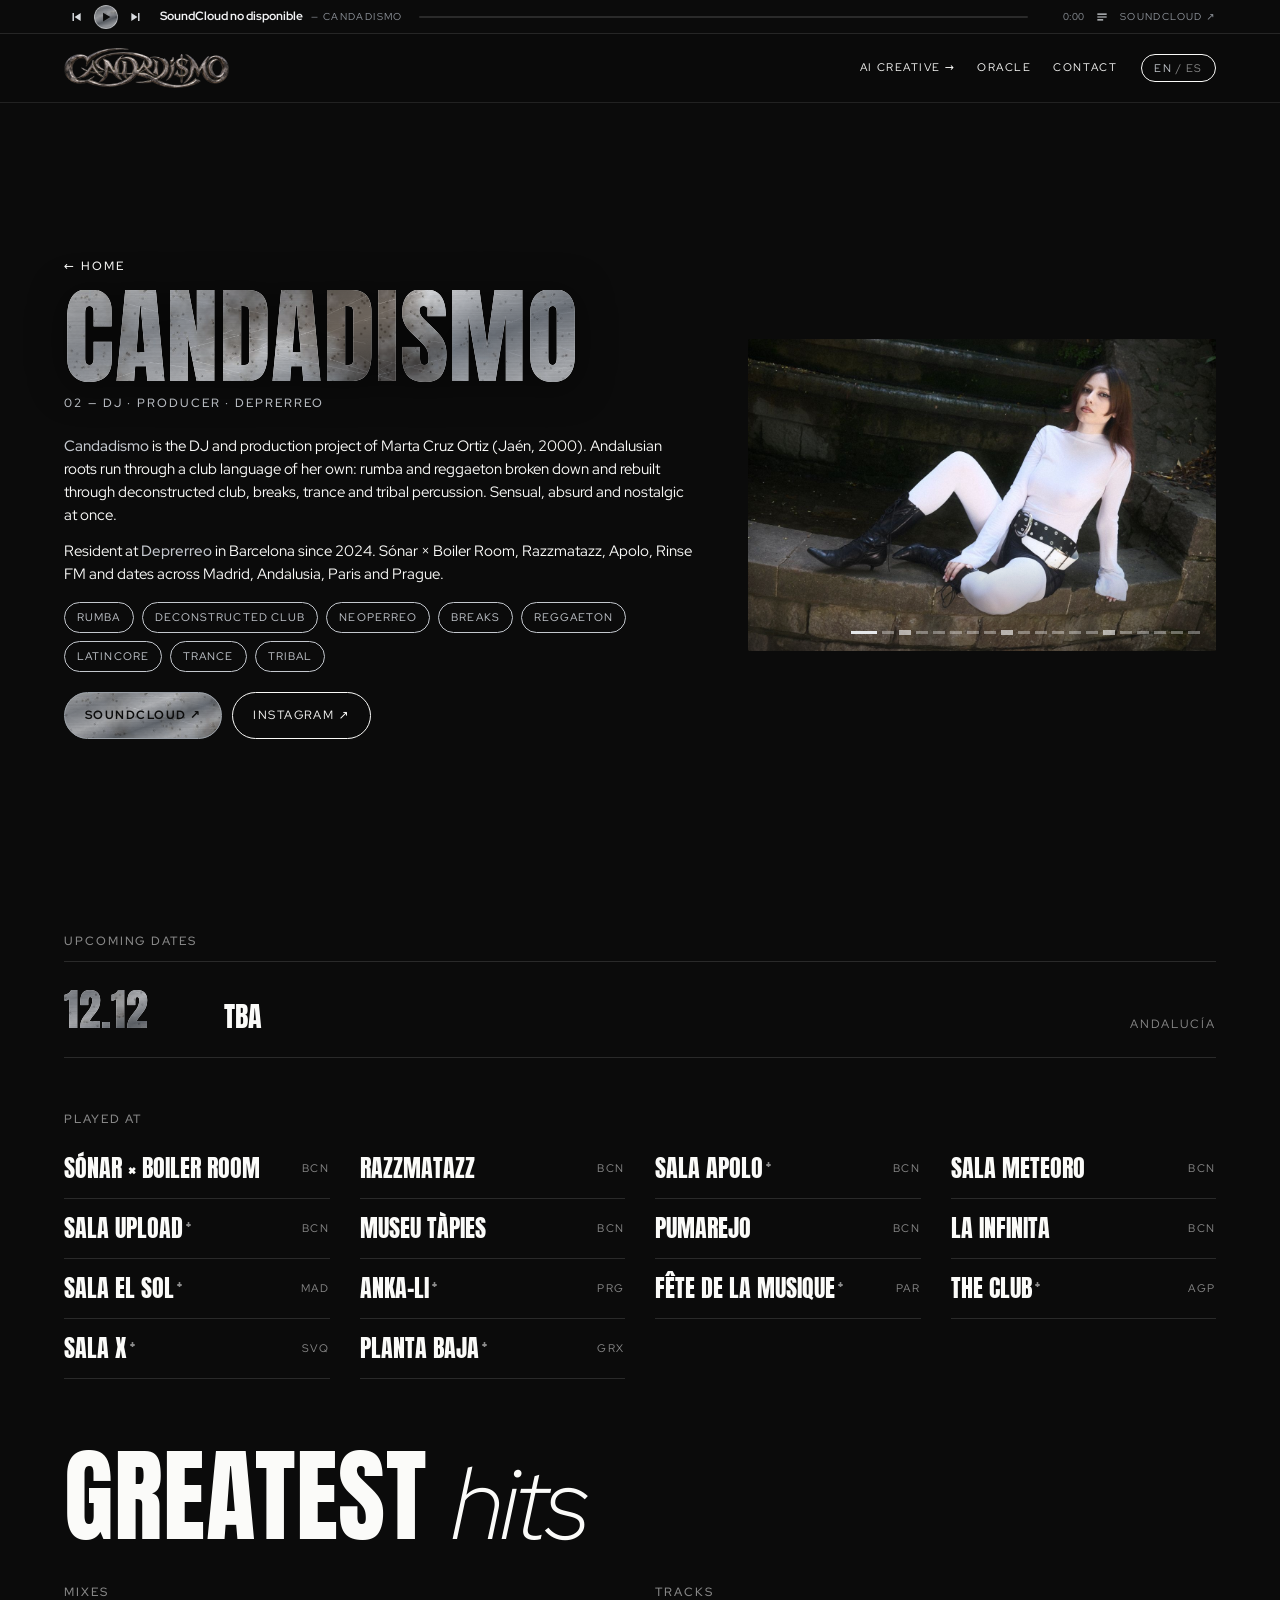
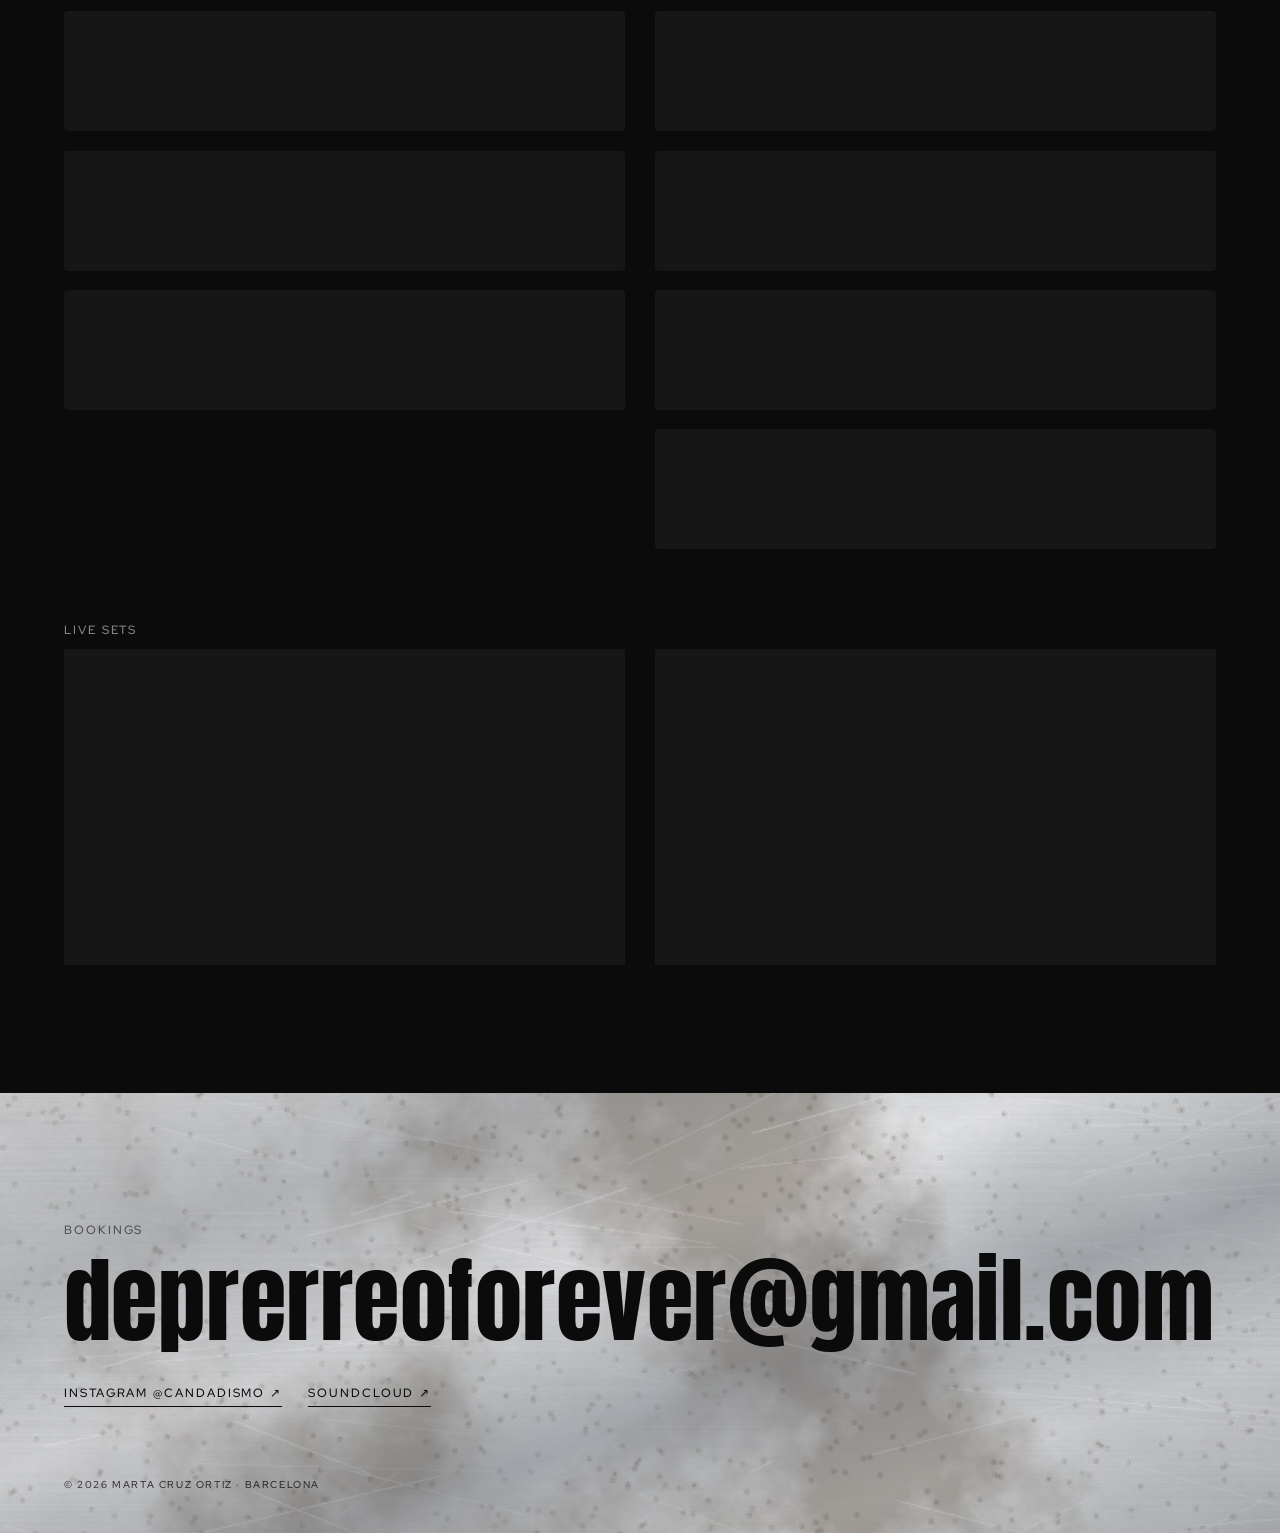
==== dj.html @ ed05e2cd "Portada: vuelve la tele y las CDJs sobre fondo blanco Co-Authored-By: Claude Opus 5.5 <noreply@anthr" ====
<!DOCTYPE html>
<html lang="en" data-lang="en">
<head>
<meta charset="utf-8">
<meta name="viewport" content="width=device-width, initial-scale=1">
<title>DJ — Candadismo</title>
<meta name="description" content="Candadismo — Marta Cruz Ortiz, Barcelona-based AI Creative / Visual & Video Designer, and DJ as Candadismo (Deprerreo collective).">
<meta property="og:title" content="Candadismo — AI Creative & DJ">
<meta property="og:description" content="AI video & visual content for music, fashion and culture. DJ as Candadismo.">
<meta property="og:image" content="assets/img/og.jpg">
<link rel="icon" type="image/png" sizes="64x64" href="assets/img/favicon.png?v=5">
<link rel="icon" type="image/png" sizes="32x32" href="assets/img/favicon-32.png?v=5">
<link rel="apple-touch-icon" href="assets/img/apple-touch-icon.png?v=5">
<link rel="preconnect" href="https://fonts.googleapis.com">
<link rel="preconnect" href="https://fonts.gstatic.com" crossorigin>
<link href="https://fonts.googleapis.com/css2?family=Anton&family=Red+Hat+Display:ital,wght@0,300;0,400;0,500;0,700;0,900;1,300;1,400;1,900&display=swap" rel="stylesheet">
<link rel="stylesheet" href="styles.css?v=18">
</head>
<body class="page-dj">
<div id="player" class="player"></div>
<div id="app">
<header class="nav">
  <a href="index.html" class="nav__logo nav__logo--img"><img src="assets/img/candadismo-logo.png?v=2" alt="Candadismo"></a>
  <nav class="nav__links">
    <a href="ia.html"><span class="en">AI Creative</span><span class="es">Trabajos IA</span> →</a>
    <a href="oraculo.html"><span class="en">Oracle</span><span class="es">Oráculo</span></a>
    <a href="#contact"><span class="en">Contact</span><span class="es">Contacto</span></a>
  </nav>
  <button class="lang" id="langBtn" aria-label="Cambiar idioma / Switch language"><span data-l="en">EN</span> / <span data-l="es">ES</span></button>
</header>
<!-- ========== DJ ========== -->
<section class="dj" id="dj">
  <div class="dj__top">
    <div class="dj__intro">
      <a class="mono dj__back" href="index.html">← Home</a>
      <h2 class="display dj__title">CANDADISMO</h2>
      <p class="mono dj__kicker">02 — DJ · <span class="en">producer</span><span class="es">productora</span> · Deprerreo</p>
      <div class="dj__bio">
      <p class="en"><b>Candadismo</b> is the DJ and production project of Marta Cruz Ortiz (Jaén, 2000). Andalusian roots run through a club language of her own: rumba and reggaeton broken down and rebuilt through deconstructed club, breaks, trance and tribal percussion. Sensual, absurd and nostalgic at once.</p>
      <p class="es"><b>Candadismo</b> es el proyecto de DJ y producción de Marta Cruz Ortiz (Jaén, 2000). Sus raíces andaluzas atraviesan un lenguaje de club propio: rumba y reggaeton desmontados y reconstruidos a golpe de deconstructed club, breaks, trance y percusión tribal. Sensual, absurdo y nostálgico a la vez.</p>
      <p class="en">Resident at <b>Deprerreo</b> in Barcelona since 2024. Sónar × Boiler Room, Razzmatazz, Apolo, Rinse FM and dates across Madrid, Andalusia, Paris and Prague.</p>
      <p class="es">Residente de <b>Deprerreo</b> en Barcelona desde 2024. Sónar × Boiler Room, Razzmatazz, Apolo, Rinse FM y fechas en Madrid, Andalucía, París y Praga.</p>
      <ul class="tags"><li>Rumba</li><li>Deconstructed club</li><li>Neoperreo</li><li>Breaks</li><li>Reggaeton</li><li>Latincore</li><li>Trance</li><li>Tribal</li></ul>
      <div class="dj__links">
        <a class="btn btn--pink" href="https://soundcloud.com/candadismo" target="_blank" rel="noopener">SoundCloud ↗</a>
        <a class="btn btn--line" href="https://www.instagram.com/candadismo/" target="_blank" rel="noopener">Instagram ↗</a>
      </div>
      </div>
    </div>
    <div class="dj__hero">
    <div class="slides" data-slides>
      <img class="is-active" src="assets/img/dj-01.jpg" alt="Candadismo" style="object-position:62% 40%" decoding="async">
      <img src="assets/img/dj-02.jpg" alt="Candadismo" style="object-position:center 40%" decoding="async">
      <video src="assets/video/dj-razzmatazz.mp4" poster="assets/video/dj-razzmatazz.jpg" muted playsinline preload="none" data-ratio="1280/720"></video>
      <img src="assets/img/dj-03.jpg" alt="Candadismo" style="object-position:51% 40%" decoding="async">
      <img src="assets/img/dj-04.jpg" alt="Candadismo" style="object-position:center 50%" decoding="async">
      <img src="assets/img/dj-15.jpg" alt="Candadismo" decoding="async">
      <img src="assets/img/dj-05.jpg" alt="Candadismo" style="object-position:center 45%" decoding="async">
      <img src="assets/img/dj-06.jpg" alt="Candadismo" style="object-position:center 30%" decoding="async">
      <video src="assets/video/dj-theclub.mp4" poster="assets/video/dj-theclub.jpg" muted playsinline preload="none" data-ratio="720/960"></video>
      <img src="assets/img/dj-07.jpg" alt="Candadismo" style="object-position:center 40%" decoding="async">
      <img src="assets/img/dj-08.jpg" alt="Candadismo" style="object-position:62% 40%" decoding="async">
      <img src="assets/img/dj-09.jpg" alt="Candadismo" style="object-position:center 30%" decoding="async">
      <img src="assets/img/dj-10.jpg" alt="Candadismo" style="object-position:55% 40%" decoding="async">
      <img src="assets/img/dj-16.jpg" alt="Candadismo" decoding="async">
      <video src="assets/video/dj-video-2.mp4" poster="assets/video/dj-video-2.jpg" muted playsinline preload="none" data-ratio="480/608"></video>
      <img src="assets/img/dj-11.jpg" alt="Candadismo" style="object-position:49% 40%" decoding="async">
      <img src="assets/img/dj-12.jpg" alt="Candadismo" style="object-position:center 40%" decoding="async">
      <img src="assets/img/dj-13.jpg" alt="Candadismo" style="object-position:center 40%" decoding="async">
      <img src="assets/img/dj-14.jpg" alt="Candadismo" style="object-position:center 35%" decoding="async">
      <img src="assets/img/dj-portrait.jpg" alt="Candadismo" style="object-position:12% 50%" decoding="async">
    </div>
    <div class="slides__dots" aria-hidden="true"></div>
    </div>
  </div>

  <div class="dj__dates">
    <p class="mono label"><span class="en">Upcoming dates</span><span class="es">Próximas fechas</span></p>
    <ul>
      <li><span class="dj__date">12.12</span><span class="dj__where">TBA</span><em>Andalucía</em></li>
    </ul>
  </div>

  <div class="dj__venuesrow">
    <div class="dj__venues">
      <p class="mono label"><span class="en">Played at</span><span class="es">He pinchado en</span></p>
      <ul>
        <li><span class="venue">Sónar × Boiler Room</span> <em>BCN</em></li>
        <li><span class="venue">Razzmatazz</span> <em>BCN</em></li>
        <li class="has-crew"><a class="crew-link" href="https://www.instagram.com/p/DRwq0MXDOCQ/" target="_blank" rel="noopener"><span class="venue">Sala Apolo</span><span class="crew">w/ Apologia x Deprerreo</span> <em>BCN</em></a></li>
        <li><span class="venue">Sala Meteoro</span> <em>BCN</em></li>
        <li class="has-crew" tabindex="0"><span class="venue">Sala Upload</span><span class="crew">w/ Deprerreo x Som Valencia &amp; La Bellaquera</span> <em>BCN</em></li>
        <li><a class="crew-link" href="https://www.instagram.com/p/DA8E5wtspHJ/" target="_blank" rel="noopener"><span class="venue">Museu Tàpies</span> <em>BCN</em></a></li>
        <li><a class="crew-link" href="https://www.instagram.com/p/Dd--XwkDL8L/" target="_blank" rel="noopener"><span class="venue">Pumarejo</span> <em>BCN</em></a></li>
        <li><a class="crew-link" href="https://www.instagram.com/p/DQ4qGCUDIgU/" target="_blank" rel="noopener"><span class="venue">La Infinita</span> <em>BCN</em></a></li>
        <li class="has-crew"><a class="crew-link" href="https://www.instagram.com/p/DRxd9mVjGTo/" target="_blank" rel="noopener"><span class="venue">Sala El Sol</span><span class="crew">w/ Bruma Club</span> <em>MAD</em></a></li>
        <li class="has-crew"><a class="crew-link" href="https://www.instagram.com/p/DPddgvtjHlc/" target="_blank" rel="noopener"><span class="venue">Anka-li</span><span class="crew">w/ Zona Mágica</span> <em>PRG</em></a></li>
        <li class="has-crew"><a class="crew-link" href="https://www.instagram.com/p/DZ0Gt43iDNK/" target="_blank" rel="noopener"><span class="venue">Fête de la Musique</span><span class="crew">w/ La Movida &amp; Visao</span> <em>PAR</em></a></li>
        <li class="has-crew" tabindex="0"><span class="venue">The Club</span><span class="crew">w/ <a href="https://www.instagram.com/p/DKPJ_zPizkg/" target="_blank" rel="noopener">Pikoteo</a> &amp; <a href="https://www.instagram.com/p/DVrQHKXCIFH/" target="_blank" rel="noopener">La Potra</a></span> <em>AGP</em></li>
        <li class="has-crew"><a class="crew-link" href="https://www.instagram.com/p/DVgqo1JgvXS/" target="_blank" rel="noopener"><span class="venue">Sala X</span><span class="crew">w/ BRECHA</span> <em>SVQ</em></a></li>
        <li class="has-crew"><a class="crew-link" href="https://www.instagram.com/p/Coc2l-HqQoN/" target="_blank" rel="noopener"><span class="venue">Planta Baja</span><span class="crew">w/ Caballito Club de Baile</span> <em>GRX</em></a></li>
      </ul>
    </div>
  </div>

  <h3 class="display dj__sub">GREATEST <span class="alt">hits</span></h3>
  <div class="music music--short">
    <div class="music__col">
      <p class="mono label">MIXES</p>
      <iframe loading="lazy" title="La Cantera Mixes 01 — Candadismo" src="https://w.soundcloud.com/player/?url=https%3A//soundcloud.com/deprerreo/la-cantera-mixes-01-candadismo&color=%23a0a5ab&auto_play=false&hide_related=true&show_comments=false&show_user=true&show_reposts=false&visual=false"></iframe>
      <iframe loading="lazy" title="LIZZ presents Candadismo — Rinse FM" src="https://w.soundcloud.com/player/?url=https%3A//soundcloud.com/rinsefm/lizz-presents-candadismo-03-july-2025&color=%23a0a5ab&auto_play=false&hide_related=true&show_comments=false&show_user=true&show_reposts=false&visual=false"></iframe>
      <iframe loading="lazy" title="Plasma Radio 113 — Candadismo (Deprerreo)" src="https://w.soundcloud.com/player/?url=https%3A//soundcloud.com/itsplasmaradio/113-candadismo-deprerreo&color=%23a0a5ab&auto_play=false&hide_related=true&show_comments=false&show_user=true&show_reposts=false&visual=false"></iframe>
    </div>
    <div class="music__col">
      <p class="mono label">TRACKS</p>
      <iframe loading="lazy" title="Candadismo — Bim Bom Bam" src="https://w.soundcloud.com/player/?url=https%3A//soundcloud.com/deprerreo/candadismo-bim-bom-bam-1&color=%23a0a5ab&auto_play=false&hide_related=true&show_comments=false&show_user=true&show_reposts=false&visual=false"></iframe>
      <iframe loading="lazy" title="LMiranda x Malandra — Escúchala" src="https://w.soundcloud.com/player/?url=https%3A//soundcloud.com/deprerreo/lmiranda-x-malandra-escuchala&color=%23a0a5ab&auto_play=false&hide_related=true&show_comments=false&show_user=true&show_reposts=false&visual=false"></iframe>
      <iframe loading="lazy" title="Candadismo — Pikoteo" src="https://w.soundcloud.com/player/?url=https%3A//soundcloud.com/pikoteo/5f3d3866-4453-4344-b79f-68c1a0aa5e35&color=%23a0a5ab&auto_play=false&hide_related=true&show_comments=false&show_user=true&show_reposts=false&visual=false"></iframe>
      <iframe loading="lazy" title="Bim Bom Bam (Gitano del Futuro remix)" src="https://w.soundcloud.com/player/?url=https%3A//soundcloud.com/deprerreo/candadismo-bim-bom-bam-remix-by-gitano-del-futuro&color=%23a0a5ab&auto_play=false&hide_related=true&show_comments=false&show_user=true&show_reposts=false&visual=false"></iframe>
    </div>
  </div>

  <p class="mono label videos-label"><span class="en">LIVE SETS</span><span class="es">SETS EN VÍDEO</span></p>
  <div class="videos">
    <div class="video"><iframe loading="lazy" title="Candadismo live set" src="https://www.youtube-nocookie.com/embed/iFm9CkrgnnI?start=2543" allow="encrypted-media; picture-in-picture; fullscreen" allowfullscreen></iframe></div>
    <div class="video"><iframe loading="lazy" title="Candadismo — Deprerreo — No Request" src="https://www.youtube-nocookie.com/embed/LaVY-rOEPG4?start=1270" allow="encrypted-media; picture-in-picture; fullscreen" allowfullscreen></iframe></div>
  </div>
</section>

<!-- ========== CONTACT ========== -->
<footer class="contact contact--dark" id="contact">
  <p class="mono kicker"><span class="en">Bookings</span><span class="es">Contrataciones</span></p>
  <a class="display contact__mail" href="mailto:deprerreoforever@gmail.com">deprerreoforever<wbr>@gmail.com</a>
  <div class="contact__links mono">
    <a href="https://www.instagram.com/candadismo/" target="_blank" rel="noopener">Instagram @candadismo ↗</a>
    <a href="https://soundcloud.com/candadismo" target="_blank" rel="noopener">SoundCloud ↗</a>
  </div>
  <p class="mono small">© <span id="year">2026</span> Marta Cruz Ortiz · Barcelona</p>
</footer>

</div>
<script src="https://w.soundcloud.com/player/api.js"></script>
<script src="player.js"></script>
<script src="oracle.js?v=3"></script>
<script src="main.js?v=20"></script>
</body>
</html>
---- styles.css ----
:root {
  --ink: #0b0b0b;
  --paper: #fbfbf9;
  --grey: #8a8a8a;
  --line: #e4e4e0;
  --silver: #9298a0;
  --chrome: linear-gradient(160deg, #f4f5f7 0%, #a9aeb5 22%, #eef0f2 42%, #7d838b 62%, #d9dce0 80%, #9aa0a7 100%);
  --worn: url("assets/img/metal.jpg") 0 0 / 520px, linear-gradient(160deg, #ffffff 0%, #b5b9bf 22%, #f2f3f5 42%, #868c94 62%, #e2e4e7 80%, #a3a8ae 100%);
  --display: Impact, "Anton", Haettenschweiler, "Arial Narrow Bold", sans-serif;
  --mono: "Red Hat Display", system-ui, sans-serif;
  --sans: "Red Hat Display", system-ui, sans-serif;
  --ph: 34px;
  --pad: clamp(20px, 5vw, 72px);
}

* { box-sizing: border-box; margin: 0; padding: 0; }
html { scroll-behavior: smooth; }
body { background: var(--paper); color: var(--ink); font: 400 17px/1.55 var(--sans); -webkit-font-smoothing: antialiased; }
img { display: block; max-width: 100%; }
a { color: inherit; }
ul { list-style: none; }

/* language toggle */
html[data-lang="en"] .es, html[data-lang="es"] .en { display: none !important; }
html[data-lang="en"] .lang [data-l="en"], html[data-lang="es"] .lang [data-l="es"] { color: var(--silver); }

.display { font-family: var(--display); font-weight: 400; text-transform: uppercase; letter-spacing: .01em; line-height: .92; }
.mono { font-family: var(--mono); font-size: 12px; letter-spacing: .14em; text-transform: uppercase; }
.pink { color: var(--silver); }
.kicker { color: var(--grey); margin-bottom: 18px; }
.label { color: var(--grey); margin: 22px 0 10px; }

/* nav */
.nav { position: fixed; inset: 0 0 auto 0; z-index: 50; display: flex; align-items: center; gap: 24px; padding: 14px var(--pad); background: rgba(251,251,249,.82); backdrop-filter: blur(12px); border-bottom: 1px solid var(--line); }
.nav__logo { font-family: var(--display); font-size: 20px; text-decoration: none; letter-spacing: .02em; margin-right: auto; }
.nav__links { display: flex; gap: 22px; }
.nav__links a, .lang { font-family: var(--mono); font-size: 11px; letter-spacing: .14em; text-transform: uppercase; text-decoration: none; }
.nav__links a:hover { color: var(--silver); }
.lang { background: none; border: 1px solid var(--ink); border-radius: 99px; padding: 6px 12px; cursor: pointer; color: var(--grey); }

/* buttons */
.btn { display: inline-block; font-family: var(--mono); font-size: 12px; letter-spacing: .12em; text-transform: uppercase; text-decoration: none; padding: 13px 20px; border-radius: 99px; border: 1px solid currentColor; transition: transform .2s, background .2s, color .2s; }
.btn:hover { transform: translateY(-2px); }
.btn--dark { background: var(--ink); color: var(--paper); border-color: var(--ink); }
.btn--pink { background: var(--chrome); color: var(--ink); border-color: #b9bdc3; }
.btn--line:hover { background: var(--paper); color: var(--ink); }

/* hero */
.hero { position: relative; min-height: 100vh; display: flex; align-items: center; padding: 110px var(--pad) 60px; overflow: hidden; }
.hero__flowers { position: absolute; right: -6%; top: 50%; transform: translateY(-50%); width: min(70vw, 1100px); opacity: .9; mix-blend-mode: multiply; pointer-events: none; -webkit-mask-image: radial-gradient(closest-side, #000 60%, transparent); mask-image: radial-gradient(closest-side, #000 60%, transparent); }
.hero__inner { position: relative; max-width: 760px; }
.hero h1 { font-size: clamp(76px, 15vw, 210px); }
.hero__role { margin: 26px 0 18px; font-size: 13px; }
.hero__lede { font-size: clamp(17px, 1.6vw, 21px); max-width: 560px; }
.hero__ctas { display: flex; flex-wrap: wrap; gap: 12px; margin-top: 30px; }

/* marquee */
.marquee { overflow: hidden; background: var(--ink); color: var(--paper); padding: 16px 0; }
.marquee__track { display: flex; gap: 28px; width: max-content; animation: scroll 45s linear infinite; font-family: var(--display); font-size: 28px; text-transform: uppercase; white-space: nowrap; }
.marquee i { color: var(--silver); font-style: normal; }
@keyframes scroll { to { transform: translateX(-50%); } }

/* sections */
.section { position: relative; padding: clamp(70px, 10vw, 140px) var(--pad); overflow: hidden; }
.section__head { display: flex; justify-content: space-between; align-items: flex-end; gap: 20px; border-bottom: 2px solid var(--ink); padding-bottom: 22px; margin-bottom: 20px; }
.section__head h2 { font-size: clamp(56px, 9vw, 130px); }

/* projects */
.project { display: grid; grid-template-columns: 1.05fr 1fr; gap: clamp(28px, 5vw, 80px); align-items: center; padding: clamp(40px, 6vw, 80px) 0; border-bottom: 1px solid var(--line); }
.project--rev .project__img { order: 2; }
.project__img { overflow: hidden; display: block; background: #eee; }
.project__img img { width: 100%; aspect-ratio: 4/5; object-fit: cover; transition: transform .7s cubic-bezier(.2,.7,.2,1); }
.project__img:hover img { transform: scale(1.04); }
.project__body { max-width: 540px; }
.project h3 { font-size: clamp(34px, 4.2vw, 58px); margin: 6px 0 14px; }
.project .num { color: var(--silver); }
.project .role { color: var(--grey); margin-bottom: 18px; }
.tools { display: flex; flex-wrap: wrap; gap: 8px; margin: 22px 0 26px; }
.tools li { font-family: var(--mono); font-size: 11px; letter-spacing: .08em; padding: 5px 11px; border: 1px solid var(--ink); border-radius: 99px; }
.link { font-family: var(--mono); font-size: 12px; letter-spacing: .14em; text-transform: uppercase; text-decoration: none; border-bottom: 2px solid var(--silver); padding-bottom: 3px; }
.link:hover { color: var(--silver); }

/* stats + more */
.flowers-bg { position: absolute; left: 0; bottom: 0; width: 100%; opacity: .55; mix-blend-mode: multiply; pointer-events: none; -webkit-mask-image: radial-gradient(closest-side, #000 60%, transparent); mask-image: radial-gradient(closest-side, #000 60%, transparent); }
.flowers-bg--right { left: auto; right: -10%; top: 0; bottom: auto; width: 70%; opacity: .5; }
.stats { position: relative; display: grid; grid-template-columns: repeat(3, 1fr); gap: 24px; margin-bottom: clamp(60px, 8vw, 110px); }
.stats > div { border-top: 2px solid var(--ink); padding-top: 16px; }
.big { font-size: clamp(64px, 9vw, 140px); }
.more { position: relative; display: grid; grid-template-columns: 1fr 1.6fr; gap: 40px; }
.more h2 { font-size: clamp(44px, 6vw, 88px); }
.more__list li { border-top: 1px solid var(--line); }
.more__list li > a, .more__list li:not(:has(a)) { display: grid; grid-template-columns: 1fr 1.4fr auto; gap: 16px; padding: 16px 0; text-decoration: none; align-items: baseline; }
.more__list li > a:hover b { color: var(--silver); }
.more__list b { font-weight: 700; }
.more__list span { color: #555; font-size: 15px; }

/* DJ */
.dj { background: var(--ink); color: var(--paper); padding-bottom: clamp(70px, 10vw, 140px); }
.dj__hero { position: relative; height: min(92vh, 900px); overflow: hidden; }
.dj__hero img { width: 100%; height: 100%; object-fit: cover; object-position: center 30%; filter: contrast(1.02) saturate(.95); }
.dj__hero::after { content: ""; position: absolute; inset: 0; background: linear-gradient(180deg, rgba(11,11,11,.1) 40%, var(--ink) 100%); }
.dj__title { position: absolute; z-index: 2; left: var(--pad); bottom: 50px; font-size: clamp(70px, 15vw, 240px); color: var(--paper); -webkit-text-stroke: 2px var(--ink); text-transform: none; }
.dj__kicker { position: absolute; z-index: 2; left: var(--pad); bottom: 24px; color: var(--silver); }
.dj__grid { display: grid; grid-template-columns: 1.5fr 1fr; gap: clamp(30px, 6vw, 100px); padding: 60px var(--pad) 20px; }
.dj__bio p { font-size: clamp(17px, 1.5vw, 20px); margin-bottom: 18px; max-width: 680px; }
.dj__bio b { color: var(--silver); font-weight: 500; }
.tags { display: flex; flex-wrap: wrap; gap: 8px; margin: 26px 0 30px; }
.tags li { font-family: var(--mono); font-size: 11px; letter-spacing: .1em; text-transform: uppercase; padding: 6px 12px; border: 1px solid var(--silver); color: var(--silver); border-radius: 99px; }
.dj__links { display: flex; flex-wrap: wrap; gap: 10px; }
.dj__venues ul li { display: flex; justify-content: space-between; padding: 11px 0; border-bottom: 1px solid #2a2a2a; font-family: var(--display); font-size: 24px; text-transform: uppercase; }
.dj__venues em { font-family: var(--mono); font-style: normal; font-size: 11px; color: var(--grey); letter-spacing: .14em; align-self: center; }
.dj__sub { font-size: clamp(50px, 8vw, 120px); padding: 70px var(--pad) 10px; }
.music { display: grid; grid-template-columns: 1fr 1fr; gap: 30px; padding: 0 var(--pad); }
.music iframe { width: 100%; height: 120px; border: 0; margin-bottom: 12px; background: #161616; border-radius: 4px; }
.videos-label { padding: 30px var(--pad) 0; }
.videos { display: grid; grid-template-columns: 1fr 1fr; gap: 30px; padding: 0 var(--pad); }
.video { position: relative; aspect-ratio: 16/9; background: #161616; }
.video iframe { position: absolute; inset: 0; width: 100%; height: 100%; border: 0; }

/* about */
.about__grid { position: relative; display: grid; grid-template-columns: 1.3fr 1fr; gap: clamp(30px, 6vw, 100px); }
.about h2 { font-size: clamp(50px, 7vw, 100px); margin-bottom: 26px; }
.about p { max-width: 620px; margin-bottom: 16px; font-size: 18px; }
.skills .tools { margin: 0 0 10px; }

/* contact */
.contact { background: var(--chrome); color: var(--ink); padding: clamp(70px, 10vw, 140px) var(--pad) 40px; }
.contact .kicker { color: rgba(255,255,255,.8); }
.contact__mail { display: block; font-size: clamp(34px, 7.4vw, 120px); text-decoration: none; text-transform: none; word-break: break-word; }
.contact__mail:hover { color: var(--ink); }
.contact__links { display: flex; flex-wrap: wrap; gap: 26px; margin: 40px 0 70px; }
.contact__links a { text-decoration: none; border-bottom: 1px solid #fff; padding-bottom: 3px; }
.small { font-size: 10px; opacity: .8; }

/* responsive */
@media (max-width: 860px) {
  .nav__links { display: none; }
  .project, .project--rev { grid-template-columns: 1fr; }
  .project--rev .project__img { order: 0; }
  .stats { grid-template-columns: 1fr; }
  .more, .dj__grid, .music, .videos, .about__grid { grid-template-columns: 1fr; }
  .more__list li > a, .more__list li:not(:has(a)) { grid-template-columns: 1fr; gap: 2px; }
  .hero__flowers { width: 120vw; right: -40%; opacity: .45; }
  .section__head { flex-direction: column; align-items: flex-start; }
}
@media (prefers-reduced-motion: reduce) { .marquee__track { animation: none; } html { scroll-behavior: auto; } }

/* ===== LANDING (white gate) ===== */
.landing { background: #fff; }
.lang--float { position: fixed; top: 18px; right: var(--pad); z-index: 10; background: #fff; }
.gate { min-height: 100vh; display: flex; flex-direction: column; padding: 22px var(--pad); }
.gate__head { display: flex; justify-content: space-between; align-items: baseline; gap: 20px; padding-right: 110px; }
.gate__head h1 { font-size: clamp(26px, 3vw, 40px); letter-spacing: .03em; }
.gate__head p { color: var(--grey); }
.gate__doors { flex: 1; display: grid; grid-template-columns: 1fr 1fr; gap: clamp(16px, 4vw, 70px); align-items: end; align-content: center; padding: clamp(20px, 3vw, 40px) 0; }
.door { display: flex; flex-direction: column; align-items: center; justify-content: flex-end; text-decoration: none; color: var(--ink); }
.obj { position: relative; display: block; transition: transform .6s cubic-bezier(.2,.7,.2,1); }
.tv { width: clamp(200px, 25vw, 380px); aspect-ratio: 745/702; }
.cdj { width: clamp(270px, 37vw, 560px); aspect-ratio: 1273/951; }
.obj img { position: absolute; inset: 0; width: 100%; height: 100%; object-fit: contain; }
.door__label { display: flex; flex-direction: column; align-items: center; gap: 4px; margin-top: 22px; }
.door__num { color: var(--silver); }
.door__title { font-size: clamp(54px, 6.5vw, 100px); line-height: .9; transition: color .35s; }
.door__sub { color: var(--grey); }
.door:hover .door__title, .door:focus-visible .door__title { color: transparent; }

/* TV: off by default, switches on with a CRT flicker on hover */
.tv__on { opacity: 0; }
.tv__glow { position: absolute; left: 14%; top: 15%; width: 73%; height: 67%; border-radius: 10%; box-shadow: 0 0 80px 20px rgba(200,225,235,0); pointer-events: none; transition: box-shadow .5s; }
.door--ia:hover .tv__on, .door--ia:focus-visible .tv__on { animation: crt-on .7s steps(1, end) forwards; }
.door--ia:hover .tv__glow, .door--ia:focus-visible .tv__glow { box-shadow: 0 0 90px 24px rgba(200,225,235,.45); }
.door--ia:hover .obj { transform: scale(1.03); }
@keyframes crt-on {
  0% { opacity: 0; } 8% { opacity: .9; } 14% { opacity: .1; } 22% { opacity: 1; }
  30% { opacity: .35; } 38% { opacity: 1; } 46% { opacity: .75; } 54%, 100% { opacity: 1; }
}

/* CDJ: lifts and tilts on hover */
.door--dj:hover .obj, .door--dj:focus-visible .obj { transform: translateY(-14px) rotate(-3deg) scale(1.03); }

.gate__foot { display: flex; justify-content: space-between; gap: 20px; color: var(--grey); }
.gate__foot a { text-decoration: none; }
.gate__foot a:hover { color: var(--silver); }

@media (hover: none) {
  .tv__on { animation: crt-on 1.2s 1s steps(1, end) forwards; }
}
@media (prefers-reduced-motion: reduce) {
  .door--ia:hover .tv__on, .door--ia:focus-visible .tv__on, .tv__on { animation: none; transition: opacity .3s; }
  .door--ia:hover .tv__on { opacity: 1; }
}

/* ===== inner pages ===== */
.page-intro { padding: 120px var(--pad) 60px; }
.page-intro .kicker a { text-decoration: none; }
.page-intro .kicker a:hover { color: var(--silver); }
.page-intro h1 { font-size: clamp(80px, 15vw, 220px); margin-bottom: 20px; }
.page-intro__lede { max-width: 620px; margin-top: 18px; font-size: clamp(17px, 1.6vw, 21px); }
.page-dj { background: var(--ink); }
.page-dj .nav { background: rgba(11,11,11,.7); border-color: #222; color: var(--paper); }
.page-dj .lang { border-color: var(--paper); }
.dj__back { position: absolute; z-index: 2; top: 80px; left: var(--pad); color: var(--paper); text-decoration: none; }
.dj__back:hover { color: var(--silver); }
.nav__links { display: flex; }

@media (max-width: 860px) {
  .gate__doors { grid-template-columns: 1fr; gap: 30px; }
  .gate__head { flex-direction: column; gap: 4px; }
  .nav__links { display: flex; gap: 14px; }
  .nav__links a:last-child { display: none; }
  .nav__logo { font-size: 16px; }
}

/* ===== silver / chrome accent ===== */
.big, .door__title, .dj__title {
  background-image: var(--chrome); -webkit-background-clip: text; background-clip: text;
}
.big { color: transparent; -webkit-text-stroke: 1px rgba(90,95,102,.35); }
.door__title { -webkit-text-stroke: 0 transparent; }
.door:hover .door__title, .door:focus-visible .door__title { -webkit-text-stroke: 1px rgba(90,95,102,.35); }
.dj, .page-dj { --silver: #c4c8ce; }
.dj__title { color: transparent; -webkit-text-stroke: 0; filter: drop-shadow(0 2px 10px rgba(0,0,0,.5)); }
.contact .kicker { color: rgba(11,11,11,.6); }
.contact__mail:hover { color: #fff; }
.contact__links a { border-color: var(--ink); }
.link { border-bottom-color: var(--silver); }
.btn--pink:hover { filter: brightness(1.06); }

/* ===== worn silver ===== */
.big, .door__title, .door:hover .door__title, .door:focus-visible .door__title {
  background: var(--worn); background-blend-mode: multiply; -webkit-background-clip: text; background-clip: text; color: transparent;
}
.big, .door:hover .door__title { -webkit-text-stroke: 1px rgba(70,72,76,.45); }
.door__title { -webkit-text-stroke: 1px rgba(70,72,76,.25); }
.btn--pink, .contact { background: var(--worn); background-blend-mode: multiply; }
.mono { font-weight: 500; letter-spacing: .16em; }

/* ===== typography: Impact + Red Hat Display alternating ===== */
.display { font-weight: 400; letter-spacing: .005em; }
.alt { font-family: "Red Hat Display", sans-serif; font-weight: 300; font-style: italic; text-transform: none; letter-spacing: -.035em; }
.project h3 .alt { display: block; font-size: .62em; margin-top: .12em; }
body { font-weight: 400; }

/* ===== logo ===== */
.nav__logo img { height: 30px; width: auto; }
.gate__logo img { height: clamp(46px, 6vw, 84px); width: auto; }
.dj__title { -webkit-text-stroke: 0 !important; filter: none !important; background: none !important; bottom: 70px; width: min(86vw, 1100px); }
.dj__title img { width: 100%; height: auto; filter: drop-shadow(0 8px 28px rgba(0,0,0,.6)); }
.gate__head { align-items: center; }

/* ===== landing emails ===== */
.gate__mails { display: flex; flex-wrap: wrap; gap: 8px 28px; }
.gate__mails b { color: var(--ink); margin-right: 6px; font-weight: 700; }

/* ===== top music player ===== */
body { padding-top: var(--ph); }
.nav { top: var(--ph); }
.lang--float { top: calc(var(--ph) + 18px); }
.player { position: fixed; inset: 0 0 auto 0; z-index: 100; height: var(--ph); background: #0b0b0b; color: #d8dbdf; border-bottom: 1px solid #262626; font-family: var(--sans); }
.player::before { content: ""; position: absolute; inset: 0; background: url("assets/img/metal.jpg") 0 0 / 520px; opacity: .07; pointer-events: none; }
.player__inner { position: relative; height: 100%; display: flex; align-items: center; gap: 12px; padding: 0 var(--pad); }
.pl-btn { background: none; border: 0; color: inherit; cursor: pointer; display: grid; place-items: center; width: 32px; height: 32px; border-radius: 50%; transition: color .2s, background .2s; }
.pl-btn:hover { color: #fff; }
.pl-play { width: 38px; height: 38px; color: #111; background: var(--worn); background-blend-mode: multiply; box-shadow: inset 0 0 0 1px rgba(255,255,255,.4), 0 0 0 1px #000; }
.pl-play:hover { color: #000; filter: brightness(1.08); }
.pl-art { width: 36px; height: 36px; flex: none; background: #222 url("assets/img/cdj.jpg") center / cover; border-radius: 3px; margin-left: 6px; }
.player.is-playing .pl-art { animation: spin 6s linear infinite; border-radius: 50%; }
@keyframes spin { to { transform: rotate(360deg); } }
.pl-meta { display: flex; flex-direction: column; min-width: 0; flex: 0 1 260px; line-height: 1.2; }
.pl-title { font-weight: 700; font-size: 13px; white-space: nowrap; overflow: hidden; text-overflow: ellipsis; color: #f2f3f5; }
.pl-artist { font-size: 11px; letter-spacing: .14em; text-transform: uppercase; color: #8d9299; }
.pl-bar { flex: 1; height: 3px; background: #2a2a2a; cursor: pointer; position: relative; border-radius: 3px; }
.pl-bar::after { content: ""; position: absolute; inset: -10px 0; }
.pl-fill { display: block; height: 100%; width: 0; background: linear-gradient(90deg, #8a9097, #f2f3f5); border-radius: 3px; }
.pl-time { font-size: 11px; color: #8d9299; width: 40px; text-align: right; font-variant-numeric: tabular-nums; }
.pl-sc { font-size: 11px; letter-spacing: .14em; text-transform: uppercase; text-decoration: none; color: #8d9299; white-space: nowrap; }
.pl-sc:hover { color: #fff; }
.pl-list { position: absolute; top: var(--ph); right: var(--pad); width: min(360px, calc(100vw - 2 * var(--pad))); background: #0f0f0f; border: 1px solid #2a2a2a; list-style: none; padding: 6px; box-shadow: 0 20px 40px rgba(0,0,0,.35); counter-reset: t; }
.pl-list button { width: 100%; text-align: left; background: none; border: 0; color: #c9ccd1; font: 500 13px/1.3 var(--sans); padding: 10px 12px; cursor: pointer; border-radius: 4px; }
.pl-list button::before { counter-increment: t; content: counter(t, decimal-leading-zero); color: #61666d; margin-right: 12px; font-size: 11px; }
.pl-list button:hover { background: #1c1c1c; color: #fff; }
.pl-list .is-current button { color: #fff; font-weight: 700; }
.pl-frame { position: absolute; width: 1px; height: 1px; opacity: 0; pointer-events: none; border: 0; left: -10px; top: 0; }
@media (max-width: 860px) {
  .pl-prev, .pl-time, .pl-sc, .pl-artist { display: none; }
  .player__inner { gap: 8px; }
  .pl-meta { flex: 1 1 auto; }
  .pl-bar { position: absolute; left: 0; right: 0; bottom: 0; height: 2px; border-radius: 0; }
  .nav__logo img { height: 22px; }
}
.contact {
  background-image: linear-gradient(rgba(255,255,255,.38), rgba(255,255,255,.38)), url("assets/img/metal.jpg"), linear-gradient(160deg, #ffffff 0%, #b5b9bf 22%, #f2f3f5 42%, #868c94 62%, #e2e4e7 80%, #a3a8ae 100%);
  background-size: auto, cover, auto; background-position: center; background-blend-mode: normal, multiply, normal;
}
.page-dj .nav { background: rgba(11,11,11,.85); }

/* ===== compact player + text logo (override) ===== */
.player__inner { gap: 6px; }
.pl-btn { width: 24px; height: 24px; }
.pl-play { width: 24px; height: 24px; box-shadow: inset 0 0 0 1px rgba(255,255,255,.4); }
.pl-meta { flex-direction: row; align-items: baseline; gap: 8px; flex: 0 1 auto; max-width: 40vw; margin-left: 6px; }
.pl-title { font-size: 12px; }
.pl-artist { font-size: 10px; white-space: nowrap; }
.pl-bar { height: 2px; margin: 0 10px; }
.pl-time, .pl-sc { font-size: 10px; }
.pl-list { top: var(--ph); }
.nav__logo { font-family: var(--display); font-size: 22px; letter-spacing: .04em; }
.gate__logo { font-size: clamp(30px, 3.6vw, 52px); letter-spacing: .03em; }
.gate__logo, .nav__logo, .dj__title { background: var(--worn) !important; background-blend-mode: multiply !important; -webkit-background-clip: text !important; background-clip: text !important; color: transparent; }
.gate__logo, .nav__logo { -webkit-text-stroke: 1px rgba(60,62,66,.5); }
.dj__title { width: auto; font-size: clamp(70px, 14vw, 230px); -webkit-text-stroke: 1px rgba(255,255,255,.25) !important; filter: drop-shadow(0 4px 18px rgba(0,0,0,.55)) !important; }
@media (max-width: 860px) { .pl-meta { max-width: none; flex: 1 1 auto; } .nav__logo { font-size: 18px; } }
.lang, .nav__links a { white-space: nowrap; }
@media (max-width: 860px) { .nav { gap: 12px; } .nav__links a { font-size: 10px; } }

/* music: all mixes */
.music { grid-template-columns: 1fr; }
.music__grid { display: grid; grid-template-columns: 1fr 1fr; gap: 0 30px; }
@media (max-width: 860px) { .music__grid { grid-template-columns: 1fr; } }

.pl-head { font: 700 10px/1 var(--sans); letter-spacing: .18em; text-transform: uppercase; color: #61666d; padding: 12px 12px 6px; }
.pl-list { max-height: 70vh; overflow-y: auto; }
.music__grid { align-items: start; }

/* ===== DJ hero slideshow ===== */
.slides { position: absolute; inset: 0; }
.dj__hero .slides img { position: absolute; inset: 0; width: 100%; height: 100%; object-fit: cover; opacity: 0; transform: scale(1.06); transition: opacity 1.4s ease, transform 7s ease-out; }
.dj__hero .slides img.is-active { opacity: 1; transform: scale(1); }
.slides__dots { position: absolute; z-index: 3; right: var(--pad); bottom: 30px; display: flex; gap: 8px; }
.slides__dots button { width: 22px; height: 3px; border: 0; padding: 0; background: rgba(255,255,255,.35); cursor: pointer; transition: background .3s, width .3s; }
.slides__dots button.is-active { background: #e6e8eb; width: 36px; }
@media (prefers-reduced-motion: reduce) { .dj__hero .slides img { transition: opacity .3s; transform: none !important; } }

/* ===== DJ: compact split hero (text visible on open) ===== */
.dj__top { display: grid; grid-template-columns: 1.15fr .85fr; gap: clamp(24px, 4vw, 60px); align-items: center; min-height: calc(100vh - var(--ph)); padding: 96px var(--pad) 40px; }
.dj__intro { position: relative; }
.dj__top .dj__back, .dj__top .dj__kicker, .dj__top .dj__title { position: static; }
.dj__top .dj__back { display: inline-block; margin-bottom: 14px; }
.dj__top .dj__title { font-size: clamp(56px, 8.2vw, 136px); line-height: .9; width: auto; }
.dj__top .dj__kicker { margin: 10px 0 22px; }
.dj__top .dj__bio p { font-size: clamp(15px, 1.15vw, 17px); margin-bottom: 12px; max-width: 640px; }
.dj__top .tags { margin: 16px 0 20px; }
.dj__top .dj__hero { position: relative; height: auto; aspect-ratio: 4 / 5; max-height: calc(100vh - var(--ph) - 150px); width: 100%; justify-self: end; overflow: hidden; border-radius: 2px; }
.dj__top .dj__hero::after { background: linear-gradient(180deg, transparent 70%, rgba(11,11,11,.5)); }
.dj__top .slides__dots { bottom: 16px; right: 16px; }
.dj__venuesrow { padding: 30px var(--pad) 0; }
.dj__venuesrow ul { display: grid; grid-template-columns: repeat(4, 1fr); column-gap: 30px; }
.dj__venuesrow li { font-size: 20px; }
@media (max-width: 860px) {
  .dj__top { grid-template-columns: 1fr; min-height: 0; padding-top: 80px; }
  .dj__top .dj__hero { order: -1; aspect-ratio: 4 / 3; max-height: 42vh; }
  .dj__venuesrow ul { grid-template-columns: 1fr 1fr; }
}
.btn--pink { color: #0b0b0b !important; font-weight: 700; }
.dj__hero::after { pointer-events: none; }

/* ===== landing: floating + draggable objects ===== */
.gate__head { padding-right: 110px; }
.gate__doors { align-items: center; }
.door { cursor: grab; -webkit-user-select: none; user-select: none; -webkit-touch-callout: none; }
.drag { display: block; touch-action: none; will-change: transform; position: relative; z-index: 1; }
.drag.is-dragging { z-index: 5; cursor: grabbing; }
.drag.is-returning { transition: transform .9s cubic-bezier(.34, 1.56, .64, 1); }
.door .obj { animation: float 6s ease-in-out infinite; transform: none !important; }
.door--dj .obj { animation-duration: 7.5s; animation-delay: -2.5s; }
@keyframes float {
  0%, 100% { translate: 0 0; rotate: 0deg; }
  25% { translate: 4px -12px; rotate: -1deg; }
  50% { translate: 0 -20px; rotate: .6deg; }
  75% { translate: -4px -9px; rotate: 1.1deg; }
}
.obj img { mix-blend-mode: multiply; pointer-events: none; transition: transform .6s cubic-bezier(.2,.7,.2,1); }
.door--ia:hover .obj img, .door--ia .is-dragging .obj img { transform: scale(1.04); }
.door--dj:hover .obj img, .door--dj .is-dragging .obj img { transform: rotate(-3deg) scale(1.04); }
.door--ia .is-dragging .tv__on { animation: crt-on .7s steps(1, end) forwards; }
.tv { width: clamp(220px, 27vw, 410px); }
.cdj { width: clamp(280px, 38vw, 580px); }
@media (prefers-reduced-motion: reduce) { .door .obj { animation: none; } }
@media (max-width: 860px) { .gate__doors { gap: 40px; } }
.obj img { mix-blend-mode: normal; }

/* ===== AI page: image-first gallery ===== */
.page-intro--compact { padding: 92px var(--pad) 28px; display: grid; grid-template-columns: auto 1fr; column-gap: 40px; align-items: end; }
.page-intro--compact .kicker { grid-column: 1 / -1; margin-bottom: 8px; }
.page-intro--compact h1 { font-size: clamp(56px, 8vw, 120px); margin: 0; grid-row: span 2; }
.page-intro--compact > p.mono { margin: 0 0 6px; }
.page-intro--compact .page-intro__lede { margin: 0; font-size: 16px; max-width: 520px; }
.work { padding: 0 var(--pad) 50px; }
.gallery { display: grid; grid-template-columns: repeat(3, 1fr); grid-auto-rows: clamp(220px, 26vw, 420px); gap: 10px; }
.tile { position: relative; overflow: hidden; border: 0; padding: 0; background: #ddd; cursor: zoom-in; display: block; }
.tile img { width: 100%; height: 100%; object-fit: cover; display: block; transition: transform 1s cubic-bezier(.2,.7,.2,1), filter .6s; }
.tile:hover img, .tile:focus-visible img { transform: scale(1.045); }
.tile--1 { grid-column: span 2; grid-row: span 2; }
.tile--2 { grid-row: span 2; }
.tile--4 img { object-position: center 35%; }
.tile__cap { position: absolute; left: 14px; bottom: 12px; right: 14px; text-align: left; color: #fff; font: 400 clamp(18px, 1.8vw, 26px)/1 var(--display); text-transform: uppercase; letter-spacing: .02em; text-shadow: 0 2px 14px rgba(0,0,0,.6); opacity: 0; transform: translateY(8px); transition: .4s; }
.tile__cap .mono { font-family: var(--sans); font-size: 11px; margin-right: 6px; opacity: .8; }
.tile:hover .tile__cap, .tile:focus-visible .tile__cap { opacity: 1; transform: none; }
.tile::after { content: ""; position: absolute; inset: 0; background: linear-gradient(180deg, transparent 55%, rgba(0,0,0,.45)); opacity: 0; transition: opacity .4s; pointer-events: none; }
.tile:hover::after { opacity: 1; }
.gallery__hint { color: var(--grey); margin-top: 14px; }
@media (hover: none) { .tile__cap { opacity: 1; transform: none; } .tile::after { opacity: 1; } }

/* project modal */
.pm { border: 0; padding: 0; width: min(1180px, 94vw); max-height: 90vh; background: var(--paper); color: var(--ink); overflow: auto; }
.pm::backdrop { background: rgba(11,11,11,.82); backdrop-filter: blur(6px); }
.pm[open] { animation: pm-in .35s cubic-bezier(.2,.7,.2,1); }
@keyframes pm-in { from { opacity: 0; transform: translateY(14px) scale(.98); } }
.pm__inner { display: grid; grid-template-columns: 1.1fr 1fr; }
.pm__media { background: #111; }
.pm__media img { width: 100%; height: 100%; max-height: 90vh; object-fit: cover; display: block; }
.pm__body { padding: clamp(24px, 3.5vw, 50px); align-self: center; }
.pm__body h3 { font-size: clamp(32px, 3.6vw, 52px); margin: 6px 0 12px; }
.pm__body .num { color: var(--grey); }
.pm__body .role { color: var(--grey); margin-bottom: 16px; }
.pm__body p { margin-bottom: 12px; }
.pm__close { position: sticky; top: 0; float: right; z-index: 2; margin: 12px 12px -48px 0; width: 36px; height: 36px; border-radius: 50%; border: 0; background: var(--ink); color: #fff; cursor: pointer; font-size: 14px; }
@media (max-width: 860px) {
  .page-intro--compact { grid-template-columns: 1fr; }
  .page-intro--compact h1 { grid-row: auto; }
  .gallery { grid-template-columns: 1fr 1fr; grid-auto-rows: 46vw; }
  .tile--1 { grid-column: span 2; grid-row: span 1; }
  .tile--2 { grid-row: span 2; }
  .pm__inner { grid-template-columns: 1fr; }
  .pm__media img { max-height: 50vh; }
}
.slides__dots { gap: 5px; } .slides__dots button { width: 12px; } .slides__dots button.is-active { width: 26px; }

/* ===== videos ===== */
.dj__top .dj__hero { background: #000; transition: aspect-ratio .6s ease; }
.dj__hero .slides video { position: absolute; inset: 0; width: 100%; height: 100%; object-fit: contain; background: #000; opacity: 0; transition: opacity 1s ease; }
.dj__hero .slides video.is-active { opacity: 1; }
/* AI gallery: 4 columns with the video tile */
.gallery { grid-template-columns: repeat(4, 1fr); grid-auto-rows: clamp(200px, 21vw, 340px); }
.tile--1 { grid-column: span 2; grid-row: span 2; }
.tile--video, .tile--2 { grid-row: span 2; }
.tile--5 { grid-column: span 2; }
.tile--5 img { object-position: center 25%; }
.tile video { width: 100%; height: 100%; object-fit: cover; display: block; transition: transform 1s cubic-bezier(.2,.7,.2,1); }
.tile:hover video { transform: scale(1.045); }
.tile--video .tile__cap { opacity: 1; transform: none; }
.pm__media--video { display: grid; place-items: center; background: #000; }
.pm__media--video video { width: 100%; max-height: 90vh; object-fit: contain; display: block; }
@media (max-width: 860px) {
  .gallery { grid-template-columns: 1fr 1fr; grid-auto-rows: 46vw; }
  .tile--1 { grid-column: span 2; grid-row: span 1; }
  .tile--5 { grid-column: span 2; }
}
.slides__dots button.is-video { background: rgba(255,255,255,.6); height: 5px; margin-top: -1px; }
.tile--cumaco { grid-column: span 2; grid-row: span 2; }
.pm__media--stack { display: flex; flex-direction: column; gap: 4px; align-self: stretch; }
.pm__media--stack video { max-height: none; height: auto; }
@media (max-width: 860px) { .tile--cumaco { grid-column: span 2; grid-row: span 1; } }
/* gallery layout v3 (8 tiles) */
.tile--5 { grid-column: auto; grid-row: span 2; }
.tile--23 { grid-row: span 2; }
.tile--3, .tile--4 { grid-column: span 2; }
.tile--3 img { object-position: center 40%; }
@media (max-width: 860px) {
  .tile--5 { grid-column: auto; grid-row: span 2; }
  .tile--3, .tile--4 { grid-column: auto; }
}

/* ===== keep original formats: masonry gallery (no cropping) ===== */
.gallery { display: block; columns: 3; column-gap: 10px; }
.gallery .tile { display: block; width: 100%; height: auto; margin: 0 0 10px; break-inside: avoid; grid-row: auto !important; grid-column: auto !important; }
.gallery .tile img, .gallery .tile video { width: 100%; height: auto; object-fit: contain; }
@media (max-width: 860px) { .gallery { columns: 2; column-gap: 6px; } .gallery .tile { margin-bottom: 6px; } }

/* ===== DJ slideshow: frame follows each photo/video's own shape ===== */
.dj__top .dj__hero { --r: 4 / 5; aspect-ratio: var(--r) !important; max-height: none; width: min(100%, calc((100vh - var(--ph) - 150px) * var(--r))); justify-self: center; transition: width .6s ease, aspect-ratio .6s ease; }
.dj__hero .slides img { object-fit: contain !important; background: #000; }
@media (max-width: 860px) { .dj__top .dj__hero { width: min(100%, calc(60vh * var(--r))); max-height: none; } }
.pm__media--stack img { width: 100%; height: auto; max-height: none; object-fit: contain; display: block; }
.pm__media--grid { display: grid; grid-template-columns: repeat(2, 1fr); gap: 6px; padding: 6px; background: #000; align-content: start; }
.pm__media--grid figure { margin: 0; }
.pm__media--grid video { width: 100%; height: auto; display: block; }
.pm__media--grid figcaption { color: #aaa; font-size: 10px; padding: 6px 2px 4px; }
@media (min-width: 1100px) { .pm__media--grid { grid-template-columns: repeat(3, 1fr); } }
.pm__inner:has(.pm__media--grid) { align-items: start; }
.pm__media--grid + .pm__body { position: sticky; top: 0; align-self: start; }
.pm__media--grid img { width: 100%; height: auto; display: block; }
.pm__media--grid { display: block; columns: 2; column-gap: 6px; }
.pm__media--grid figure { break-inside: avoid; margin: 0 0 6px; }
@media (min-width: 1100px) { .pm__media--grid { columns: 3; } }
.pm__media--wide { columns: 1 !important; }
.music--short { grid-template-columns: 1fr 1fr; } @media (max-width: 860px) { .music--short { grid-template-columns: 1fr; } }

/* ===== landing: chrome logo floating & draggable ===== */
.gate__head--logo { justify-content: center; padding: 6px 0 0; }
.gate__title { margin: 0; line-height: 0; }
.gate__title .drag { cursor: grab; }
.float-logo { width: min(78vw, 760px); height: auto; display: block; -webkit-user-select: none; user-select: none; pointer-events: none; animation: float 7s ease-in-out infinite; animation-delay: -1.2s; filter: drop-shadow(0 10px 18px rgba(0,0,0,.12)); }
.gate__doors { padding-top: 0; }
@media (prefers-reduced-motion: reduce) { .float-logo { animation: none; } }

/* ===== polished chrome silver (replaces worn texture) ===== */
:root {
  --worn: linear-gradient(180deg, #ffffff 0%, #e9ecef 18%, #8d939b 38%, #f7f8fa 50%, #b9bec5 62%, #5f656d 80%, #d8dce1 100%);
  --chrome: var(--worn);
}
.big, .door__title, .gate__logo, .nav__logo, .dj__title {
  background-image: var(--worn) !important; background-size: 100% 100% !important; background-blend-mode: normal !important;
  -webkit-background-clip: text !important; background-clip: text !important; color: transparent;
}
.nav__logo, .big { -webkit-text-stroke: .6px rgba(40,42,46,.55) !important; }
.dj__title { -webkit-text-stroke: .6px rgba(255,255,255,.35) !important; }
.btn--pink, .pl-play { background: var(--worn) !important; background-blend-mode: normal !important; border-color: #9aa0a7 !important; color: #0b0b0b !important; }
.contact { background: linear-gradient(180deg, #f4f5f7 0%, #c9cdd2 40%, #eef0f2 60%, #a7adb4 100%) !important; }
.player::before { display: none; }
.pl-fill { background: linear-gradient(90deg, #8d939b, #ffffff, #b9bec5); }
.float-logo { width: min(70vw, 600px); }
.gate .tv { width: clamp(180px, 21vw, 330px); }
.gate .cdj { width: clamp(240px, 31vw, 480px); }
.gate__doors { padding-bottom: 10px; }
.float-logo { filter: none; }
.float-logo { width: min(46vw, 300px); } .gate__head--logo { padding-top: 14px; }

/* ===== back to worn old silver + black outline on big Impact titles ===== */
:root {
  --worn: url("assets/img/metal.jpg") 0 0 / 520px, linear-gradient(160deg, #ffffff 0%, #b5b9bf 22%, #f2f3f5 42%, #868c94 62%, #e2e4e7 80%, #a3a8ae 100%);
  --chrome: var(--worn);
}
.big, .door__title, .gate__logo, .nav__logo, .dj__title {
  background: var(--worn) !important; background-blend-mode: multiply !important;
  -webkit-background-clip: text !important; background-clip: text !important; color: transparent;
}
.btn--pink, .pl-play { background: var(--worn) !important; background-blend-mode: multiply !important; }
.contact { background-image: linear-gradient(rgba(255,255,255,.38), rgba(255,255,255,.38)), url("assets/img/metal.jpg"), linear-gradient(160deg, #ffffff 0%, #b5b9bf 22%, #f2f3f5 42%, #868c94 62%, #e2e4e7 80%, #a3a8ae 100%) !important; background-size: auto, cover, auto !important; background-blend-mode: normal, multiply, normal !important; }
.pl-fill { background: linear-gradient(90deg, #8a9097, #f2f3f5); }
/* black outline */
.big, .nav__logo, .dj__title, .door__title, .gate__logo { -webkit-text-stroke: 1.5px #0b0b0b !important; paint-order: stroke fill; }
.dj__top .dj__title, .big { -webkit-text-stroke: 2px #0b0b0b !important; }
.dj__title { filter: drop-shadow(0 0 1px #000) !important; }
.gate__head--logo { padding-top: 46px !important; } @media (max-width: 860px) { .gate__head--logo { padding-top: 40px !important; } }
.gate { padding-bottom: 14px; } .gate__doors { padding-top: 0; padding-bottom: 0; }

/* ===== AI page: work first, compact text ===== */
.ia-bar { display: flex; align-items: baseline; gap: 18px; flex-wrap: wrap; padding: 84px var(--pad) 16px; }
.ia-bar__home { color: var(--grey); text-decoration: none; }
.ia-bar__home:hover { color: var(--ink); }
.ia-bar__title { font-size: clamp(28px, 3vw, 40px); margin: 0; }
.ia-bar__lede { color: #555; font-size: 14px; margin: 0; }
.ia-info { padding: 50px var(--pad) 60px; border-top: 1px solid var(--line); margin-top: 20px; }
.ia-info__stats { display: flex; gap: clamp(24px, 6vw, 90px); flex-wrap: wrap; margin-bottom: 40px; }
.ia-info__stats .big { font-size: clamp(40px, 5vw, 72px); }
.ia-info__cols { display: grid; grid-template-columns: repeat(3, 1fr); gap: 36px; }
.ia-info__cols p:not(.label) { font-size: 14px; line-height: 1.6; color: #333; }
.ia-info .label { margin-top: 0; }
@media (max-width: 860px) { .ia-info__cols { grid-template-columns: 1fr; gap: 20px; } .ia-bar { padding-top: 76px; } }

/* remove black outline on silver letters */
.big, .nav__logo, .dj__title, .door__title, .gate__logo, .dj__top .dj__title { -webkit-text-stroke: 0 !important; }
.dj__title { filter: drop-shadow(0 4px 18px rgba(0,0,0,.55)) !important; }
.nav__logo--img { background: none !important; -webkit-text-stroke: 0 !important; line-height: 0; }
.nav__logo--img img { height: 40px; width: auto; display: block; }
@media (max-width: 860px) { .nav__logo--img img { height: 30px; } }
.dj__dates { padding: 10px var(--pad) 0; }
.dj__dates ul { list-style: none; }
.dj__dates li { display: grid; grid-template-columns: 140px 1fr auto; align-items: baseline; gap: 20px; padding: 14px 0; border-top: 1px solid #2a2a2a; border-bottom: 1px solid #2a2a2a; }
.dj__date { font-family: var(--display); font-size: clamp(32px, 3.4vw, 48px); background: var(--worn); background-blend-mode: multiply; -webkit-background-clip: text; background-clip: text; color: transparent; }
.dj__where { font-family: var(--display); font-size: clamp(22px, 2.2vw, 32px); text-transform: uppercase; color: var(--paper); }
.dj__dates em { font-style: normal; font-family: var(--mono); font-size: 12px; letter-spacing: .16em; text-transform: uppercase; color: var(--grey); }
@media (max-width: 860px) { .dj__dates li { grid-template-columns: 90px 1fr; } .dj__dates em { grid-column: 2; } }
/* venue -> collectives on hover */
.dj__venues li.has-crew { position: relative; cursor: default; }
.has-crew .venue, .has-crew .crew { transition: opacity .3s, transform .3s; }
.has-crew .crew { position: absolute; left: 0; right: 60px; top: 50%; transform: translateY(-30%); opacity: 0; font-family: var(--sans); font-size: 15px; font-weight: 500; text-transform: none; letter-spacing: 0; color: #c4c8ce; pointer-events: none; white-space: nowrap; overflow: hidden; text-overflow: ellipsis; }
.has-crew:hover .venue, .has-crew:focus .venue { opacity: 0; transform: translateY(-6px); }
.has-crew:hover .crew, .has-crew:focus .crew { opacity: 1; transform: translateY(-50%); }
.has-crew .venue::after { content: " +"; color: var(--grey); font-size: .6em; vertical-align: super; }
.crew-link { display: flex; justify-content: space-between; width: 100%; color: inherit; text-decoration: none; cursor: pointer; }
.has-crew:has(.crew-link) { cursor: pointer; }
.has-crew:focus-within .venue { opacity: 0; transform: translateY(-6px); }
.has-crew:focus-within .crew { opacity: 1; transform: translateY(-50%); }
.has-crew:hover .crew, .has-crew:focus-within .crew { pointer-events: auto; }
.has-crew .crew a { color: #e6e8eb; text-decoration: none; border-bottom: 1px solid #5a5f66; }
.has-crew .crew a:hover { color: #fff; border-color: #fff; }
.has-crew .crew a { border-bottom: 0; text-decoration: underline; text-underline-offset: 3px; text-decoration-color: #5a5f66; }
.dj__venues li > .crew-link:hover .venue { color: #c4c8ce; }

/* ===== JS masonry (replaces CSS columns; fixes iOS Safari glitches) ===== */
.gallery.is-masonry, .pm__media--grid.is-masonry { columns: auto !important; display: flex !important; gap: 10px; align-items: flex-start; }
.pm__media--grid.is-masonry { gap: 6px; }
.masonry-col { flex: 1 1 0; min-width: 0; display: flex; flex-direction: column; gap: 10px; }
.pm__media--grid .masonry-col { gap: 6px; }
.gallery.is-masonry .tile, .pm__media--grid.is-masonry figure { margin: 0 !important; break-inside: auto; }
@media (max-width: 860px) { .gallery.is-masonry, .masonry-col { gap: 6px; } }

/* ===================== LANDING: 3D TABLE ===================== */
.landing--mesa { background: #050505; overflow: hidden; }
.landing--mesa .lang--float { background: rgba(0,0,0,.5); color: #9a9fa6; border-color: #555; }
.mesa { position: fixed; inset: var(--ph) 0 0 0; color: #c9ccd1; }
.mesa__stage { position: absolute; inset: 0; perspective: 1500px; perspective-origin: 50% 40%; overflow: hidden; cursor: grab; touch-action: none; -webkit-user-select: none; user-select: none; }
.mesa__stage.is-dragging { cursor: grabbing; }
.mesa__world { position: absolute; transform-style: preserve-3d; transform-origin: 50% 50%; will-change: transform; transition: transform .45s cubic-bezier(.2,.7,.2,1); }
.mesa__stage.is-dragging .mesa__world, .mesa__stage.is-pinching .mesa__world { transition: none; }
.mesa__img { display: block; width: 100%; height: 100%; pointer-events: none; }
.mesa__svg { position: absolute; inset: 0; width: 100%; height: 100%; }
.mesa__screen-off { fill: #040506; opacity: .93; transition: opacity .2s; pointer-events: none; }
.mesa.is-ia .mesa__screen-off { animation: screen-on .8s steps(1, end) forwards; }
@keyframes screen-on { 0% { opacity: .93 } 10% { opacity: .2 } 18% { opacity: .85 } 28% { opacity: 0 } 36% { opacity: .6 } 46%, 100% { opacity: 0 } }
.hs polygon { fill: rgba(255,255,255,0); stroke: rgba(255,255,255,0); stroke-width: 3; transition: fill .3s, stroke .3s; cursor: pointer; }
.hs:hover polygon, .hs:focus polygon, .mesa.is-ia .hs--ia polygon, .mesa.is-dj .hs--dj polygon, .mesa.is-or .hs--or polygon { fill: rgba(255,255,255,.07); stroke: rgba(235,238,242,.55); }
.hs--ia polygon { fill: rgba(255,255,255,0) !important; }
.mesa__label { position: absolute; transform: translate(-50%, -100%); padding: 6px 12px; border: 1px solid rgba(220,224,230,.55); border-radius: 99px; background: rgba(5,5,5,.7); color: #eceef1; font: 500 12px/1 var(--sans); letter-spacing: .14em; text-transform: uppercase; white-space: nowrap; opacity: 0; pointer-events: none; transition: opacity .3s, transform .3s; }
.mesa.is-ia .mesa__label[data-for="ia"], .mesa.is-dj .mesa__label[data-for="dj"], .mesa.is-or .mesa__label[data-for="or"] { opacity: 1; transform: translate(-50%, -125%); }
.mesa__ui { position: absolute; left: var(--pad); right: var(--pad); bottom: 54px; display: flex; justify-content: space-between; align-items: center; pointer-events: none; }
.mesa__hint { color: #6f747b; font-size: 10px; }
.mesa__btns { display: flex; gap: 6px; pointer-events: auto; }
.mesa__btns button { width: 34px; height: 34px; border-radius: 50%; border: 1px solid #444; background: rgba(10,10,10,.7); color: #c9ccd1; font-size: 16px; cursor: pointer; }
.mesa__btns button:hover { border-color: #aaa; color: #fff; }
.mesa__menu { position: absolute; top: 18px; left: var(--pad); display: flex; gap: 22px; font-size: 11px; }
.mesa__menu a { color: #8d9299; text-decoration: none; }
.mesa__menu a:hover { color: #fff; }
.mesa__foot { position: absolute; left: var(--pad); right: var(--pad); bottom: 16px; display: flex; gap: 8px 28px; flex-wrap: wrap; font-size: 10px; color: #6f747b; }
.mesa__foot a { color: inherit; text-decoration: none; }
.mesa__foot a:hover { color: #fff; }
.mesa__foot b { color: #c9ccd1; margin-right: 6px; }
@media (max-width: 860px) {
  .mesa__hint { display: none; }
  .mesa__ui { bottom: 70px; justify-content: flex-end; }
  .mesa__foot { font-size: 9px; gap: 4px 16px; }
  .mesa__menu { gap: 16px; }
}

/* ===================== ORÁCULO ===================== */
.page-oracle { background: #070707; color: #d8dbdf; }
.oraculo { padding: 100px var(--pad) 80px; min-height: 100vh; }
.or-head { text-align: center; max-width: 720px; margin: 0 auto 36px; }
.or-back { color: #6f747b; text-decoration: none; }
.or-title { font-size: clamp(64px, 11vw, 150px); margin: 10px 0 8px; background: var(--worn); background-blend-mode: multiply; -webkit-background-clip: text; background-clip: text; color: transparent; }
.or-sub { color: #9a9fa6; font-size: 15px; }
.or-slots { display: grid; grid-template-columns: repeat(3, minmax(0, 220px)); justify-content: center; gap: clamp(14px, 3vw, 40px); margin-bottom: 30px; }
.or-slot { text-align: center; }
.or-slot .mono { color: #6f747b; font-size: 10px; margin-bottom: 10px; }
.or-slot__card { aspect-ratio: 7 / 12; border: 1px dashed #333; border-radius: 10px; position: relative; }
.or-slot.is-filled .or-slot__card { border-color: transparent; }

/* card */
.tc { position: relative; aspect-ratio: 7 / 12; border-radius: 10px; perspective: 1000px; }
.tc__inner { position: absolute; inset: 0; transform-style: preserve-3d; transition: transform .9s cubic-bezier(.3,.8,.2,1); }
.tc.is-flipped .tc__inner { transform: rotateY(180deg); }
.tc__face { position: absolute; inset: 0; border-radius: 10px; backface-visibility: hidden; -webkit-backface-visibility: hidden; overflow: hidden;
  background: url("assets/img/metal.jpg") center / 420px, linear-gradient(160deg, #e9ebee 0%, #9ea3aa 30%, #e3e5e8 52%, #7d838b 74%, #c6cacf 100%);
  background-blend-mode: multiply; box-shadow: inset 0 0 0 1px rgba(255,255,255,.35), inset 0 0 0 7px rgba(0,0,0,.25), inset 0 0 0 8px rgba(255,255,255,.25), 0 14px 30px rgba(0,0,0,.6); }
.tc__back::before { content: ""; position: absolute; inset: 14px; border: 1px solid rgba(20,20,22,.55); border-radius: 6px;
  background: repeating-linear-gradient(45deg, transparent 0 9px, rgba(20,20,22,.18) 9px 10px), repeating-linear-gradient(-45deg, transparent 0 9px, rgba(20,20,22,.18) 9px 10px); }
.tc__back::after { content: ""; position: absolute; left: 12%; right: 12%; top: 50%; height: 26%; transform: translateY(-50%); background: url("assets/img/candadismo-logo.png?v=2") center / contain no-repeat; filter: drop-shadow(0 1px 0 rgba(255,255,255,.4)); }
.tc__front { transform: rotateY(180deg); display: flex; flex-direction: column; align-items: center; justify-content: space-between; padding: 12% 8%; color: #1a1b1d; text-align: center; }
.tc__front::before { content: ""; position: absolute; inset: 14px; border: 1px solid rgba(20,20,22,.6); border-radius: 6px; pointer-events: none; }
.tc__num { font-family: var(--display); font-size: clamp(22px, 2.6vw, 34px); letter-spacing: .06em; text-shadow: 0 1px 0 rgba(255,255,255,.45); }
.tc__orn { font-size: clamp(40px, 5vw, 70px); line-height: 1; color: rgba(20,20,22,.75); text-shadow: 0 1px 0 rgba(255,255,255,.5); }
.tc__name { font-family: var(--display); font-size: clamp(12px, 1.3vw, 17px); letter-spacing: .08em; border-top: 1px solid rgba(20,20,22,.5); padding-top: 6px; text-shadow: 0 1px 0 rgba(255,255,255,.45); }
.tc--big { width: 100%; height: 100%; animation: deal-in .5s ease-out; }
@keyframes deal-in { from { transform: translateY(40px) scale(.9); opacity: 0; } }

/* deck */
.or-hint { text-align: center; color: #6f747b; margin: 6px 0 18px; }
.or-again { display: block; margin: 10px auto 26px; color: #d8dbdf; border-color: #555; }
.or-deck { display: flex; flex-wrap: wrap; justify-content: center; gap: 0; max-width: 1100px; margin: 0 auto; padding-left: 40px; }
.tc--deck { width: clamp(56px, 7vw, 92px); margin-left: clamp(-40px, -3.5vw, -24px); border: 0; padding: 0; background: none; cursor: pointer; transition: transform .25s, opacity .4s; animation: fan-in .6s backwards; animation-delay: calc(var(--n) * 25ms); }
.tc--deck .tc__face { position: absolute; }
.tc--deck:hover, .tc--deck:focus-visible { transform: translateY(-16px); z-index: 2; }
.tc--deck.is-taken { opacity: 0; transform: translateY(-40px); pointer-events: none; }
@keyframes fan-in { from { opacity: 0; transform: translateY(20px); } }

/* reading */
.or-reading { display: none; grid-template-columns: repeat(3, 1fr); gap: 30px; max-width: 1100px; margin: 10px auto 20px; }
.or-reading.is-on { display: grid; animation: fan-in .6s; }
.or-read { border-top: 1px solid #2a2a2a; padding-top: 14px; }
.or-read__pos { color: #6f747b; font-size: 10px; }
.or-read__title { font-size: clamp(22px, 2.2vw, 30px); margin: 8px 0 2px; color: #e6e8eb; }
.or-read__es-name { color: #8d9299; font-size: 13px; font-style: italic; margin-bottom: 10px; }
.or-read__text { font-size: 15px; line-height: 1.6; color: #c4c8ce; }
@media (max-width: 860px) {
  .or-slots { grid-template-columns: repeat(3, 1fr); gap: 10px; }
  .or-reading { grid-template-columns: 1fr; gap: 20px; }
  .tc--deck { width: 54px; margin-left: -30px; }
  .oraculo { padding-top: 84px; }
}
.or-again[hidden], .or-hint[hidden] { display: none !important; }
.or-again { background: transparent; color: #e6e8eb !important; border: 1px solid #666; }
.or-again:hover { background: #e6e8eb; color: #0b0b0b !important; }
.or-deck { display: grid; grid-template-columns: repeat(11, minmax(0, 78px)); justify-content: center; gap: 10px; padding-left: 0; }
.tc--deck { width: 100%; margin-left: 0; }
@media (max-width: 860px) { .or-deck { grid-template-columns: repeat(6, minmax(0, 1fr)); gap: 6px; } .tc--deck { width: 100%; margin-left: 0; } }

/* ===== mesa v2: close-up first, zoom out to full table ===== */
.mesa__world { position: absolute; left: 0; top: 0; width: 2400px; height: 1792px; transition: transform .5s cubic-bezier(.2,.7,.2,1); }
.mesa__img { width: 2400px; height: 1792px; }
.mesa__close { position: absolute; left: 0; top: 0; width: 2400px; height: 1792px; transform-origin: 0 0;
  -webkit-mask-image: linear-gradient(to right, transparent 0, #000 5%, #000 95%, transparent 100%), linear-gradient(to bottom, transparent 0, #000 6%, #000 94%, transparent 100%);
  -webkit-mask-composite: source-in; mask-image: linear-gradient(to right, transparent 0, #000 5%, #000 95%, transparent 100%), linear-gradient(to bottom, transparent 0, #000 6%, #000 94%, transparent 100%); mask-composite: intersect; }
.mesa__c { position: absolute; inset: 0; width: 100%; height: 100%; pointer-events: none; }
.mesa__c--on { opacity: 0; }
.mesa.is-ia .mesa__c--on { animation: screen-on2 .8s steps(1, end) forwards; }
@keyframes screen-on2 { 0% { opacity: 0 } 10% { opacity: .8 } 18% { opacity: .1 } 28% { opacity: 1 } 36% { opacity: .4 } 46%, 100% { opacity: 1 } }
.mesa__close .mesa__svg { position: absolute; inset: 0; width: 100%; height: 100%; }
.hs--ia polygon { fill: rgba(255,255,255,0) !important; stroke: rgba(255,255,255,0) !important; }
.mesa__label { position: fixed; left: 0; top: 0; z-index: 5; transform: translate(-50%, -100%); }
.mesa.is-ia .mesa__label[data-for="ia"], .mesa.is-dj .mesa__label[data-for="dj"], .mesa.is-or .mesa__label[data-for="or"] { transform: translate(-50%, -100%); }
.mesa__screen-off { display: none; }
.mesa__close {
  -webkit-mask-image: linear-gradient(to right, transparent 0, #000 6%, #000 94%, transparent 100%), linear-gradient(to bottom, transparent 0, transparent 4%, #000 20%, #000 93%, transparent 100%);
  mask-image: linear-gradient(to right, transparent 0, #000 6%, #000 94%, transparent 100%), linear-gradient(to bottom, transparent 0, transparent 4%, #000 20%, #000 93%, transparent 100%);
}
.mesa__close { -webkit-mask-image: url("assets/img/mesa-close-mask.png?v=3"); mask-image: url("assets/img/mesa-close-mask.png?v=3"); -webkit-mask-size: 100% 100%; mask-size: 100% 100%; -webkit-mask-repeat: no-repeat; mask-repeat: no-repeat; -webkit-mask-composite: source-over; mask-composite: add; }

/* ===== mesa fx: dice & coins ===== */
.fx { position: absolute; inset: 0; pointer-events: none; transform: translate(var(--px, 0px), var(--py, 0px)); transition: transform .25s ease-out; }
.fx-o { position: absolute; padding: 0; border: 0; background: none; pointer-events: auto; cursor: pointer; -webkit-tap-highlight-color: transparent; }
.fx-o img { display: block; width: 100%; height: 100%; object-fit: contain; pointer-events: none; filter: drop-shadow(8px 14px 9px rgba(0,0,0,.5)); -webkit-user-select: none; user-select: none; }
.fx-o:focus-visible { outline: 2px solid rgba(255,255,255,.6); outline-offset: 4px; }
.fx-o.is-hop img { filter: drop-shadow(26px 46px 22px rgba(0,0,0,.35)); transition: filter .2s; }

/* ===== hover: objects react ===== */
.fx-hov { position: absolute; inset: 0; pointer-events: none; transform: translate(calc(var(--px, 0px) * .6), calc(var(--py, 0px) * .6)); transition: transform .25s ease-out; }
.mesa__close .mesa__svg { z-index: 3; }
.fx { z-index: 4; }
.fx-h { position: absolute; pointer-events: none; transition: transform .55s cubic-bezier(.3,1.5,.5,1), filter .4s; transform-origin: 50% 85%; will-change: transform; }
.fx-h img { position: absolute; inset: 0; width: 100%; height: 100%; display: block; }
.fx-h__on { opacity: 0; }
.mesa.is-ia .fx-h__on { animation: screen-on2 .8s steps(1, end) forwards; }
.mesa.is-ia .fx-h--phone { transform: translate(-4px, -16px) rotate(-1.2deg) scale(1.025); filter: drop-shadow(0 22px 16px rgba(0,0,0,.6)); }
.fx-h--budL { transform-origin: 70% 30%; }
.fx-h--budR { transform-origin: 20% 40%; transition-delay: .06s; }
.mesa.is-dj .fx-h--budL { transform: translate(-6px, -30px) rotate(-14deg) scale(1.08); filter: drop-shadow(0 30px 12px rgba(0,0,0,.55)); }
.mesa.is-dj .fx-h--budR { transform: translate(4px, -18px) rotate(10deg) scale(1.05); filter: drop-shadow(0 20px 10px rgba(0,0,0,.5)); }
.fx-h--cardF { transform-origin: 20% 95%; }
.fx-h--cardM { transform-origin: 30% 95%; transition-delay: .05s; }
.mesa.is-or .fx-h--cardF { transform: translate(26px, -26px) rotate(7deg); filter: drop-shadow(-10px 26px 18px rgba(0,0,0,.55)); }
.mesa.is-or .fx-h--cardM { transform: translate(6px, -14px) rotate(2.5deg); filter: drop-shadow(-6px 16px 12px rgba(0,0,0,.45)); }
/* la animación antigua de pantalla de la capa base ya no hace falta */
.mesa.is-ia .mesa__c--on { animation: none; opacity: 0; }
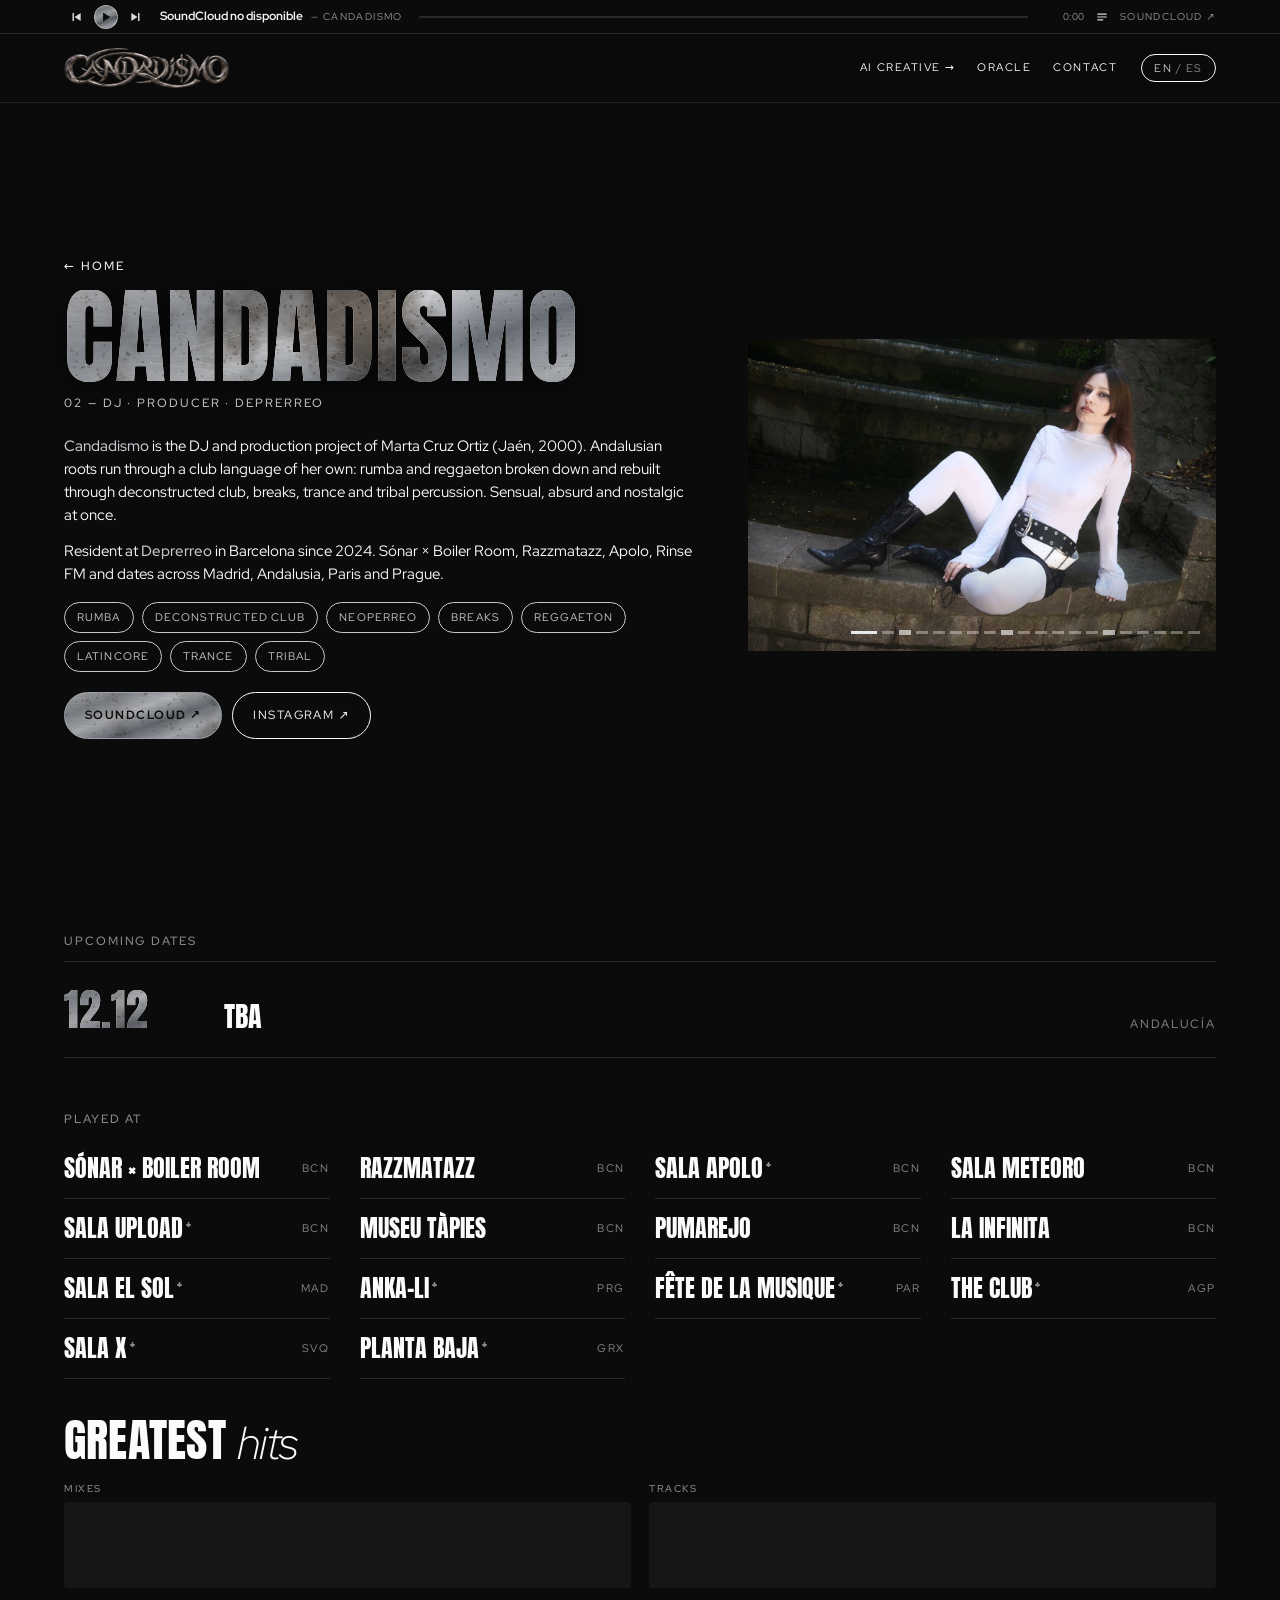
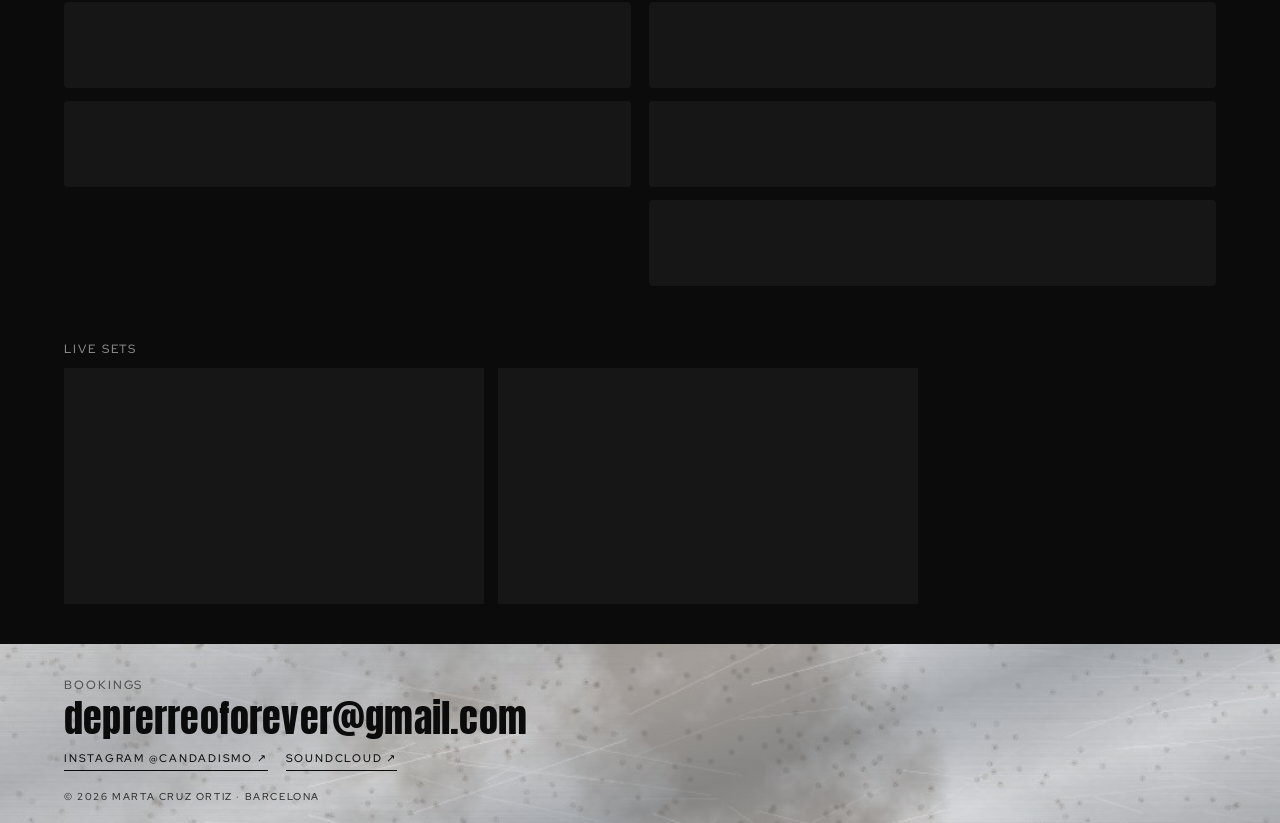
==== commit 7e95821c: "DJ: música, vídeos y contrataciones más compactos Co-Authored-By: Claude Opus 5.5 <noreply@anthropic" ====
--- a/dj.html
+++ b/dj.html
@@ -14,7 +14,7 @@
 <link rel="preconnect" href="https://fonts.googleapis.com">
 <link rel="preconnect" href="https://fonts.gstatic.com" crossorigin>
 <link href="https://fonts.googleapis.com/css2?family=Anton&family=Red+Hat+Display:ital,wght@0,300;0,400;0,500;0,700;0,900;1,300;1,400;1,900&display=swap" rel="stylesheet">
-<link rel="stylesheet" href="styles.css?v=18">
+<link rel="stylesheet" href="styles.css?v=23">
 </head>
 <body class="page-dj">
 <div id="player" class="player"></div>
@@ -142,6 +142,6 @@
 <script src="https://w.soundcloud.com/player/api.js"></script>
 <script src="player.js"></script>
 <script src="oracle.js?v=3"></script>
-<script src="main.js?v=20"></script>
+<script src="main.js?v=22"></script>
 </body>
 </html>
--- a/styles.css
+++ b/styles.css
@@ -733,3 +733,29 @@
 .mesa.is-or .fx-h--cardM { transform: translate(6px, -14px) rotate(2.5deg); filter: drop-shadow(-6px 16px 12px rgba(0,0,0,.45)); }
 /* la animación antigua de pantalla de la capa base ya no hace falta */
 .mesa.is-ia .mesa__c--on { animation: none; opacity: 0; }
+
+/* ===== landing: floating silver dice -> oracle ===== */
+.dice-layer { position: fixed; inset: var(--ph) 0 0 0; pointer-events: none; z-index: 6; overflow: hidden; }
+.die { position: absolute; left: 0; top: 0; width: clamp(54px, 6vw, 84px); height: clamp(54px, 6vw, 84px); pointer-events: auto; cursor: grab; touch-action: none; -webkit-user-select: none; user-select: none; will-change: transform; }
+.die.is-held { cursor: grabbing; }
+.die img { width: 100%; height: 100%; object-fit: contain; pointer-events: none; filter: drop-shadow(0 12px 10px rgba(0,0,0,.28)); }
+.die::after { content: attr(aria-label); position: absolute; left: 50%; top: -26px; transform: translateX(-50%); font: 500 10px/1 var(--sans); letter-spacing: .16em; text-transform: uppercase; color: #8d9299; white-space: nowrap; opacity: 0; transition: opacity .25s; pointer-events: none; }
+.die:hover::after { opacity: 1; }
+.die::after { display: none; }
+.die img { filter: drop-shadow(0 14px 12px rgba(0,0,0,.22)); }
+
+/* ===== DJ page: compact music + bookings ===== */
+.page-dj .dj__sub { font-size: clamp(30px, 3.6vw, 52px); padding: 40px var(--pad) 6px; }
+.page-dj .music { gap: 18px; }
+.page-dj .music .label { margin: 10px 0 6px; font-size: 10px; }
+.page-dj .music iframe { height: 86px; margin-bottom: 6px; }
+.page-dj .videos-label { padding-top: 18px; }
+.page-dj .videos { grid-template-columns: repeat(3, 1fr); gap: 14px; }
+.page-dj .dj { padding-bottom: 40px; }
+.page-dj .contact { padding: 32px var(--pad) 18px; }
+.page-dj .contact .kicker { margin-bottom: 6px; }
+.page-dj .contact__mail { font-size: clamp(22px, 3vw, 40px); }
+.page-dj .contact__links { margin: 14px 0 18px; gap: 18px; font-size: 11px; }
+@media (max-width: 860px) { .page-dj .videos { grid-template-columns: 1fr; } }
+.page-dj .videos { grid-template-columns: repeat(2, minmax(0, 420px)); }
+@media (max-width: 860px) { .page-dj .videos { grid-template-columns: 1fr; } }
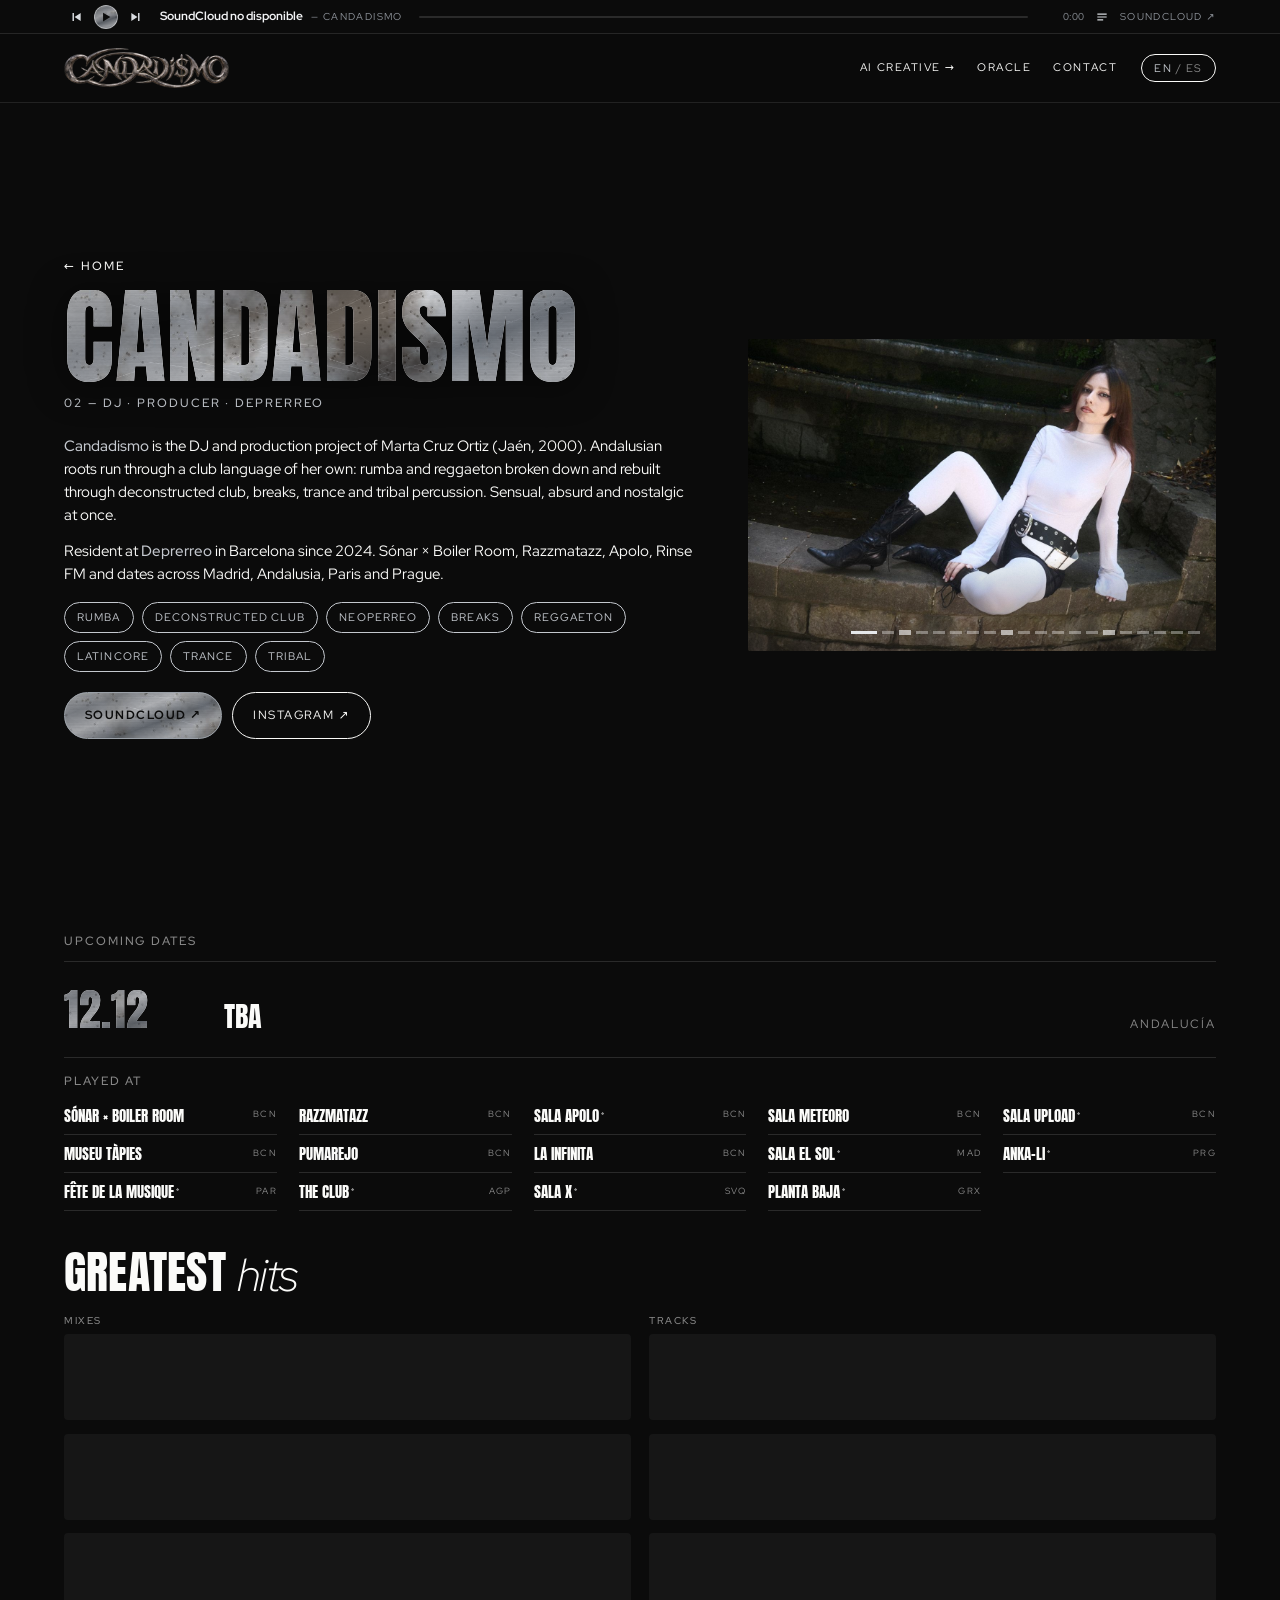
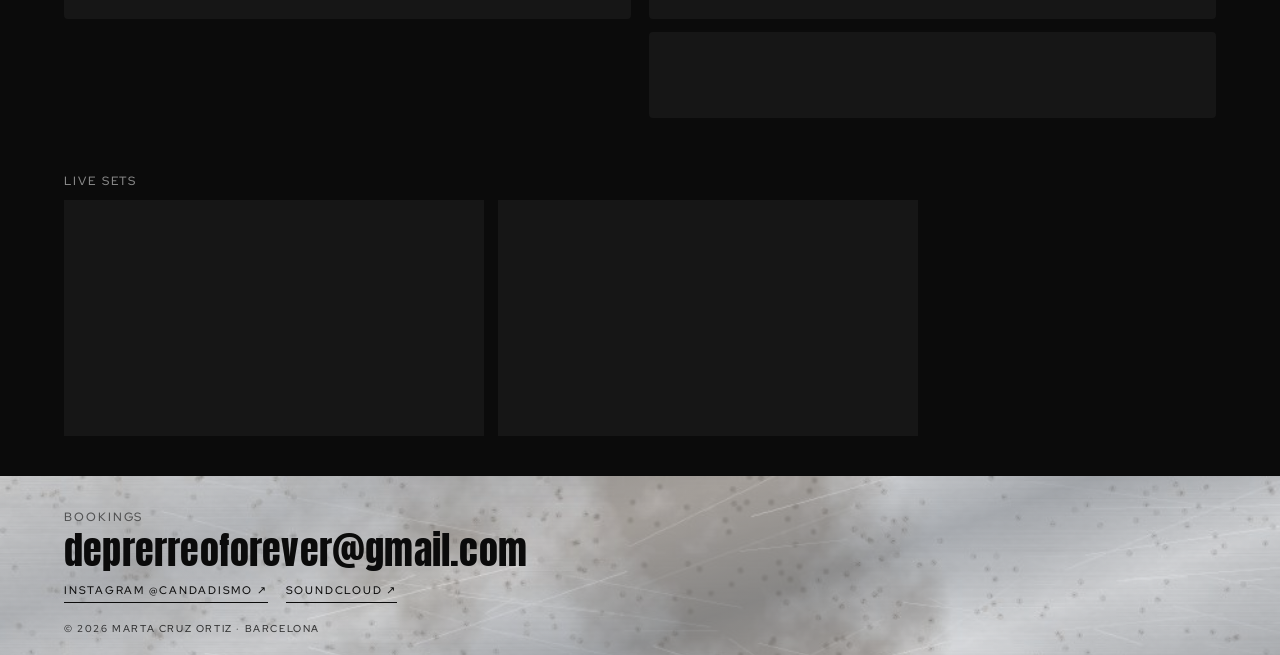
==== commit c34b22a3: "DJ: 'He pinchado en' más pequeño Co-Authored-By: Claude Opus 5.5 <noreply@anthropic.com> Claude-Sess" ====
--- a/dj.html
+++ b/dj.html
@@ -14,7 +14,7 @@
 <link rel="preconnect" href="https://fonts.googleapis.com">
 <link rel="preconnect" href="https://fonts.gstatic.com" crossorigin>
 <link href="https://fonts.googleapis.com/css2?family=Anton&family=Red+Hat+Display:ital,wght@0,300;0,400;0,500;0,700;0,900;1,300;1,400;1,900&display=swap" rel="stylesheet">
-<link rel="stylesheet" href="styles.css?v=23">
+<link rel="stylesheet" href="styles.css?v=27">
 </head>
 <body class="page-dj">
 <div id="player" class="player"></div>
@@ -141,7 +141,7 @@
 </div>
 <script src="https://w.soundcloud.com/player/api.js"></script>
 <script src="player.js"></script>
-<script src="oracle.js?v=3"></script>
-<script src="main.js?v=22"></script>
+<script src="oracle.js?v=4"></script>
+<script src="main.js?v=24"></script>
 </body>
 </html>
--- a/styles.css
+++ b/styles.css
@@ -752,10 +752,72 @@
 .page-dj .videos-label { padding-top: 18px; }
 .page-dj .videos { grid-template-columns: repeat(3, 1fr); gap: 14px; }
 .page-dj .dj { padding-bottom: 40px; }
-.page-dj .contact { padding: 32px var(--pad) 18px; }
-.page-dj .contact .kicker { margin-bottom: 6px; }
-.page-dj .contact__mail { font-size: clamp(22px, 3vw, 40px); }
-.page-dj .contact__links { margin: 14px 0 18px; gap: 18px; font-size: 11px; }
+.page-dj .contact, .page-ia .contact { padding: 32px var(--pad) 18px; }
+.page-dj .contact .kicker, .page-ia .contact .kicker { margin-bottom: 6px; }
+.page-dj .contact__mail, .page-ia .contact__mail { font-size: clamp(22px, 3vw, 40px); }
+.page-dj .contact__links, .page-ia .contact__links { margin: 14px 0 18px; gap: 18px; font-size: 11px; }
 @media (max-width: 860px) { .page-dj .videos { grid-template-columns: 1fr; } }
 .page-dj .videos { grid-template-columns: repeat(2, minmax(0, 420px)); }
 @media (max-width: 860px) { .page-dj .videos { grid-template-columns: 1fr; } }
+
+/* ===================== ORÁCULO v2 ===================== */
+.oraculo { padding: 76px var(--pad) 60px; }
+.or-head { display: flex; align-items: baseline; gap: 18px; flex-wrap: wrap; text-align: left; max-width: none; margin: 0 0 22px; }
+.or-title { font-size: clamp(30px, 3.4vw, 46px); margin: 0; }
+.or-hint { margin: 0; color: #7d828a; }
+/* bright polished silver like the CDJ */
+.tc__face {
+  background:
+    linear-gradient(115deg, rgba(255,255,255,0) 30%, rgba(255,255,255,.75) 45%, rgba(255,255,255,0) 58%) 0 0 / 260% 100% no-repeat,
+    url("assets/img/metal.jpg") center / 520px,
+    linear-gradient(160deg, #ffffff 0%, #d9dce0 20%, #f7f8f9 38%, #b9bdc3 58%, #eef0f2 76%, #c8ccd1 100%);
+  background-blend-mode: screen, soft-light, normal;
+  box-shadow: inset 0 0 0 1px rgba(255,255,255,.9), inset 0 0 0 6px rgba(160,165,172,.55), inset 0 0 0 7px rgba(255,255,255,.8), inset 0 -18px 30px rgba(120,125,132,.25), 0 16px 34px rgba(0,0,0,.55);
+  transition: background-position .9s ease;
+}
+.tc:hover .tc__face, .tc.is-flipped .tc__front { background-position: 100% 0, center, 0 0; }
+.tc__back::before { border-color: rgba(60,62,66,.45); background: repeating-linear-gradient(45deg, transparent 0 9px, rgba(60,62,66,.12) 9px 10px), repeating-linear-gradient(-45deg, transparent 0 9px, rgba(60,62,66,.12) 9px 10px); }
+.tc__front { color: #2a2c30; }
+.tc__num, .tc__name { text-shadow: 0 1px 0 rgba(255,255,255,.9); }
+.tc__orn { color: rgba(40,42,46,.6); text-shadow: 0 1px 0 rgba(255,255,255,.9); }
+/* deck first */
+.or-deck { display: grid; grid-template-columns: repeat(11, minmax(0, 96px)); justify-content: center; gap: 12px; margin: 0 auto 30px; max-width: none; padding: 0; }
+.tc--deck { width: 100%; }
+.oraculo.is-read .or-deck { display: none; }
+/* result: cards left, reading right */
+.or-result { display: grid; grid-template-columns: minmax(0, 1fr); gap: 30px; }
+.or-slots { grid-template-columns: repeat(3, minmax(0, 150px)); justify-content: center; margin: 0; }
+.or-side { display: none; }
+.oraculo.is-read .or-result { grid-template-columns: minmax(0, 1.05fr) minmax(0, 1fr); align-items: start; }
+.oraculo.is-read .or-slots { grid-template-columns: repeat(3, minmax(0, 1fr)); justify-content: stretch; gap: 16px; position: sticky; top: 110px; }
+.oraculo.is-read .or-side { display: block; }
+.or-reading { display: block; grid-template-columns: none; max-width: none; margin: 0; }
+.or-reading.is-on { display: flex; flex-direction: column; gap: 22px; }
+.or-read { border-top: 1px solid #2a2a2a; padding-top: 12px; }
+.or-read__title { font-size: clamp(20px, 1.8vw, 26px); }
+.or-read__text { font-size: 15px; line-height: 1.65; color: #c9ccd1; }
+.or-again { margin: 26px 0 0; display: inline-block; }
+@media (max-width: 1100px) { .or-deck { grid-template-columns: repeat(8, minmax(0, 1fr)); } }
+@media (max-width: 860px) {
+  .or-deck { grid-template-columns: repeat(6, minmax(0, 1fr)); gap: 6px; }
+  .or-slots, .oraculo.is-read .or-slots { grid-template-columns: repeat(3, minmax(0, 1fr)); gap: 8px; position: static; }
+  .oraculo.is-read .or-result { grid-template-columns: 1fr; }
+}
+.dice-layer { bottom: auto; height: calc(100dvh - var(--ph)); }
+/* DJ: compact "Played at" */
+.dj__venuesrow { padding-top: 14px; }
+.dj__venuesrow .label { margin: 0 0 6px; }
+.dj__venuesrow ul { grid-template-columns: repeat(5, 1fr); column-gap: 22px; }
+.dj__venuesrow li, .dj__venues ul li { padding: 6px 0; font-size: 15px; }
+.dj__venues em { font-size: 9px; }
+.has-crew .crew { font-size: 12px; right: 34px; }
+@media (max-width: 1100px) { .dj__venuesrow ul { grid-template-columns: repeat(3, 1fr); } }
+@media (max-width: 860px) { .dj__venuesrow ul { grid-template-columns: 1fr 1fr; } .dj__venuesrow li { font-size: 14px; } }
+/* DJ: "Played at" compact */
+.dj__venuesrow { padding-top: 14px; }
+.dj__venuesrow .label { margin: 0 0 6px; }
+.dj__venuesrow ul { grid-template-columns: repeat(5, 1fr); column-gap: 22px; }
+.dj__venues ul li, .dj__venuesrow li { font-size: 15px; padding: 7px 0; }
+.dj__venues em { font-size: 9px; }
+.has-crew .crew { font-size: 12px; }
+@media (max-width: 860px) { .dj__venuesrow ul { grid-template-columns: 1fr 1fr; } .dj__venuesrow li { font-size: 14px; } }
